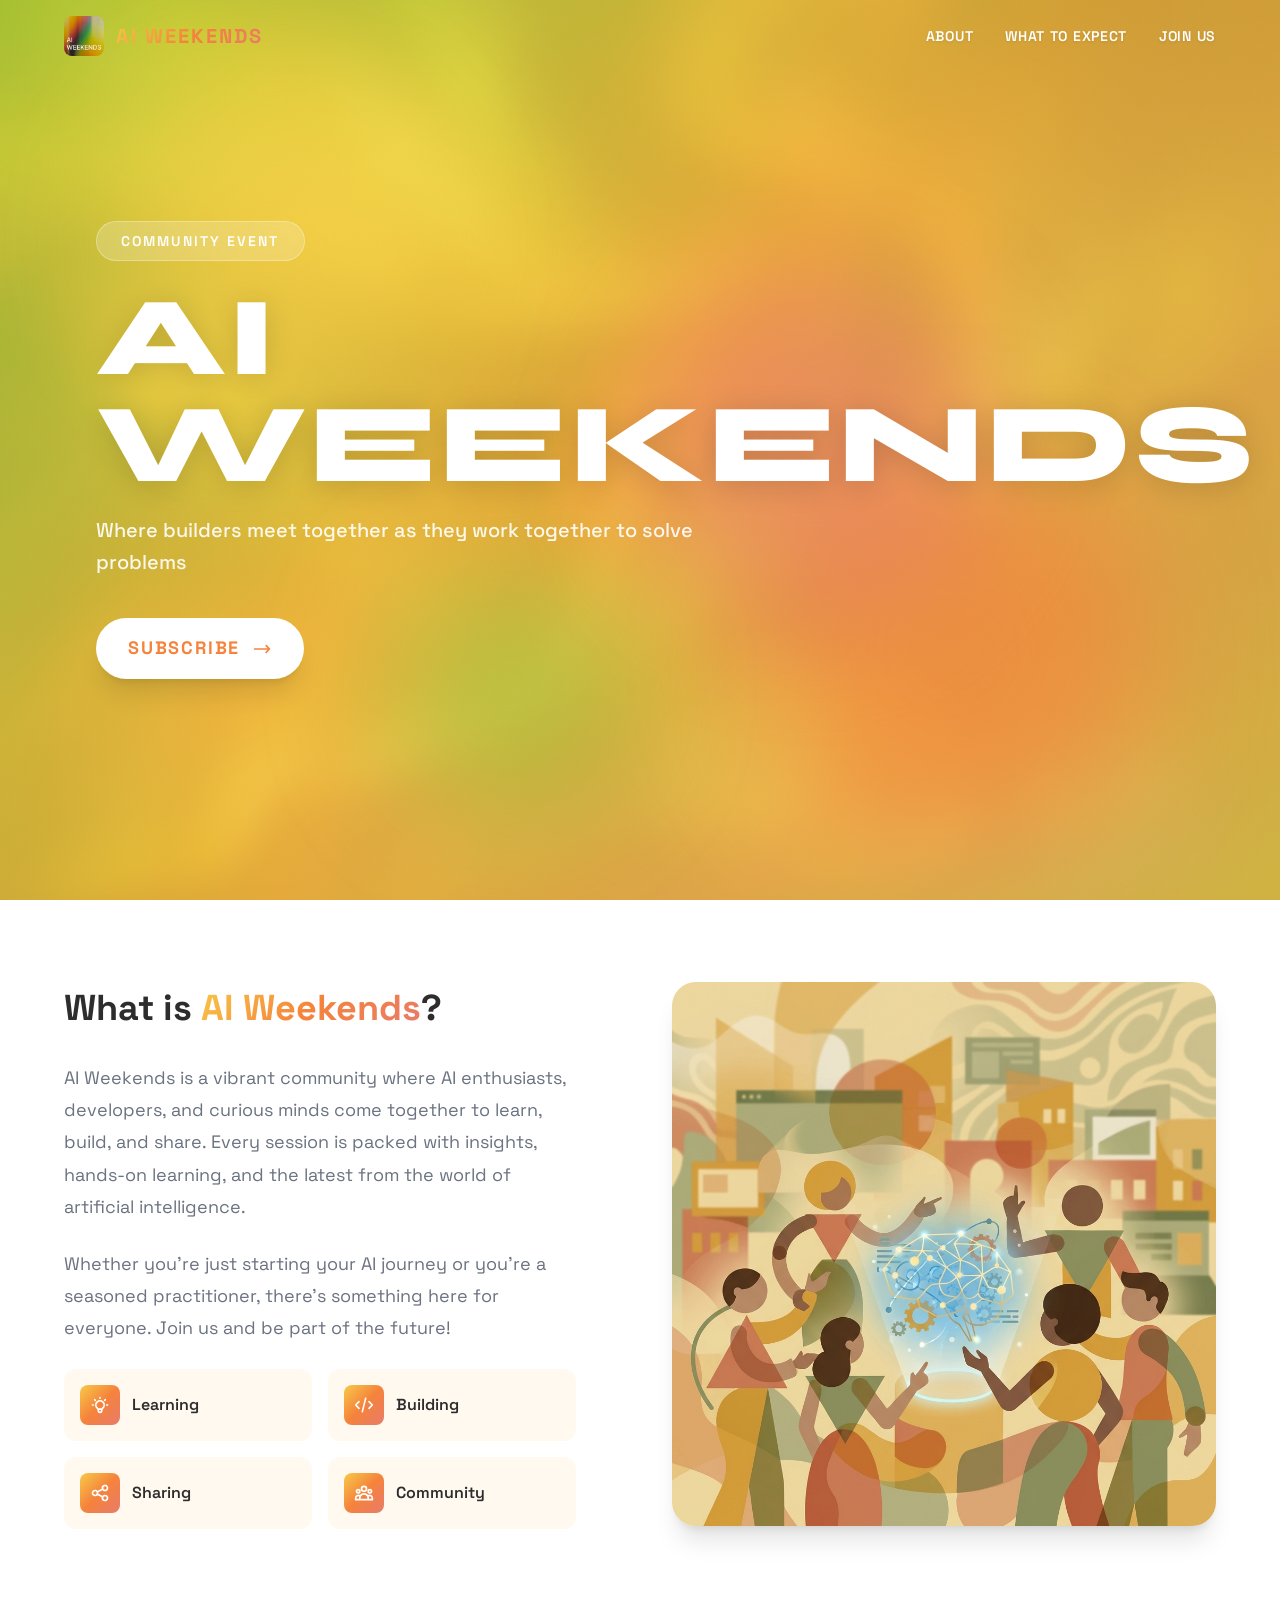
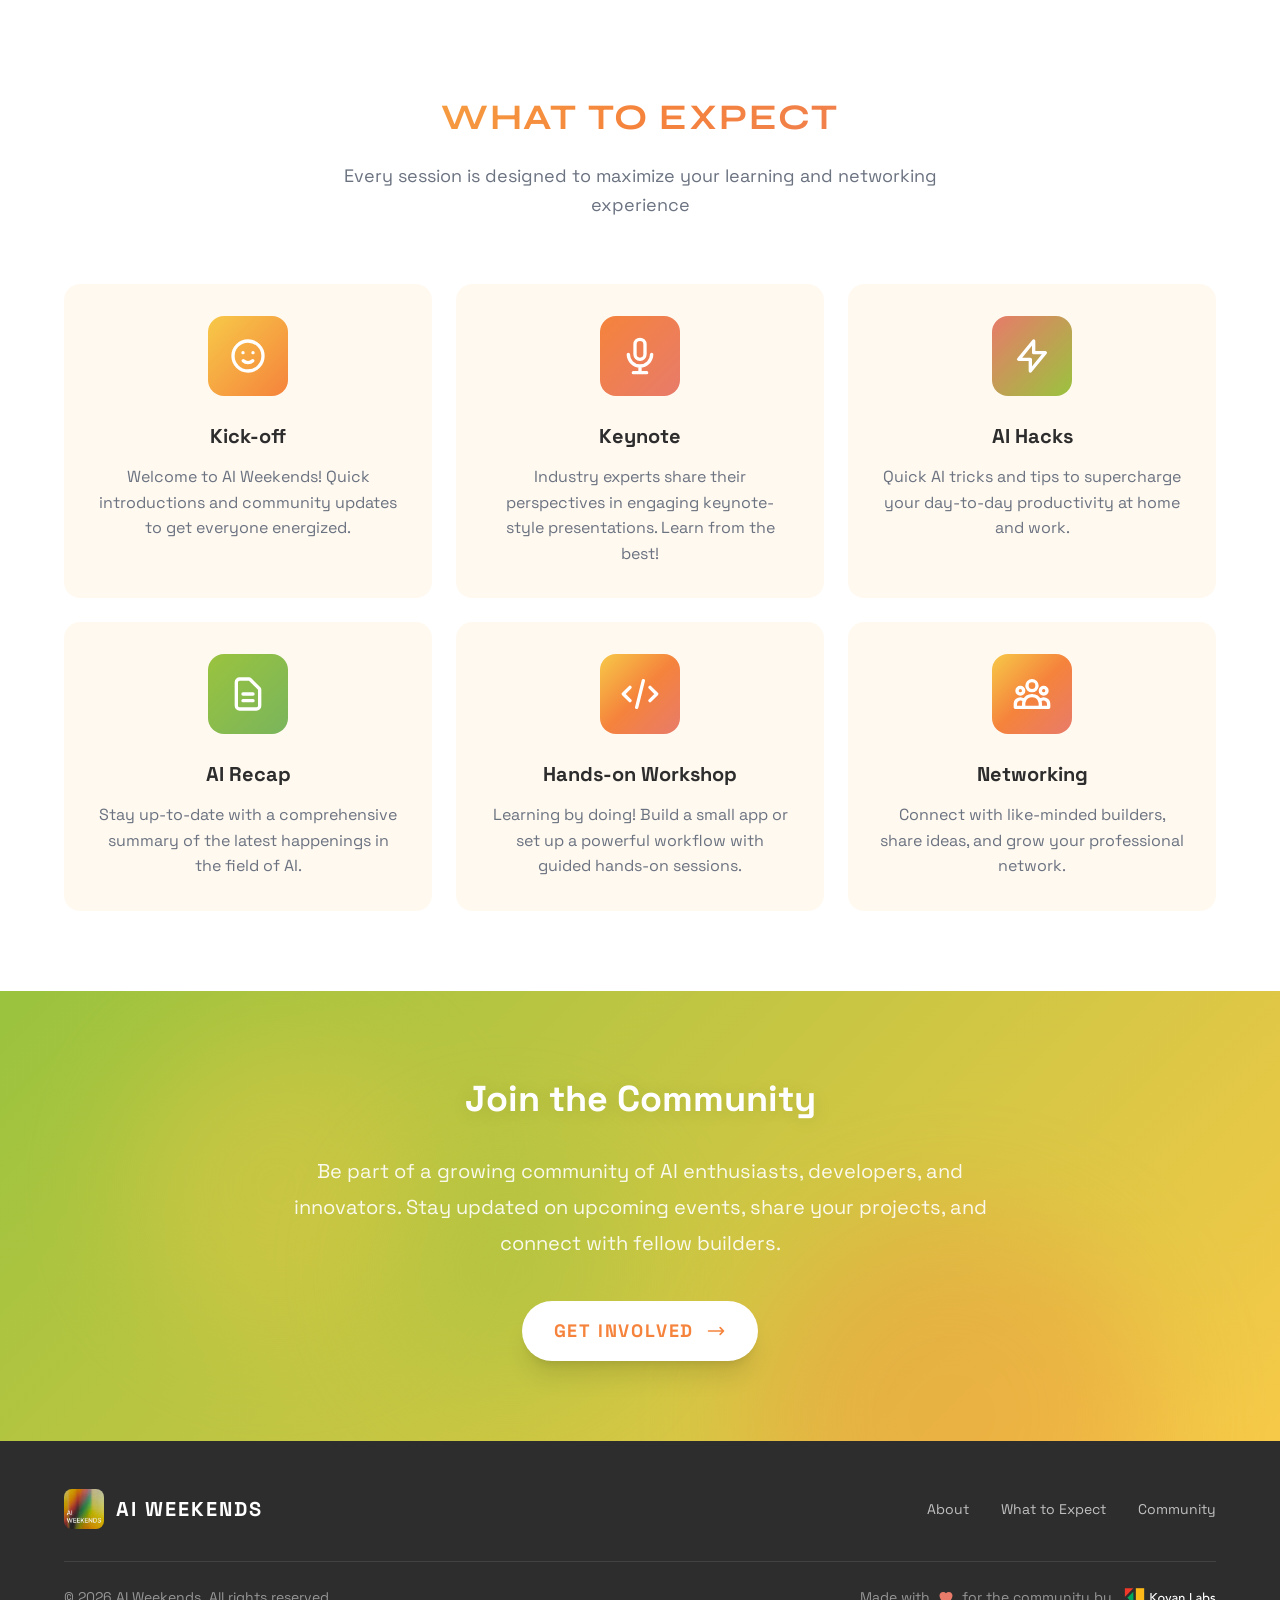
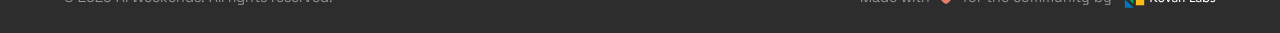
==== index.html @ 7c7d018b "Initial commit: AI Weekends website with animated gradient, custom fonts, and Kovan Labs branding" ====
<!DOCTYPE html>
<html lang="en">

<head>
  <meta charset="UTF-8">
  <meta name="viewport" content="width=device-width, initial-scale=1.0">
  <meta name="description"
    content="AI Weekends - Where builders meet together to solve problems. Join our community for keynotes, AI hacks, hands-on workshops, and more.">
  <meta name="keywords" content="AI, Artificial Intelligence, Community, Workshops, Technology, Machine Learning">
  <meta name="author" content="AI Weekends">

  <!-- Open Graph -->
  <meta property="og:title" content="AI Weekends ">
  <meta property="og:description" content="Where builders meet together to solve problems. Join our AI community!">
  <meta property="og:image" content="assets/images/hero-bg.png">
  <meta property="og:type" content="website">

  <!-- Twitter Card -->
  <meta name="twitter:card" content="summary_large_image">
  <meta name="twitter:title" content="AI Weekends - Avengers Assemble">
  <meta name="twitter:description" content="Where builders meet together to solve problems.">

  <title>AI Weekends </title>

  <!-- Fonts -->
  <link rel="preconnect" href="https://fonts.googleapis.com">
  <link rel="preconnect" href="https://fonts.gstatic.com" crossorigin>
  <link
    href="https://fonts.googleapis.com/css2?family=Space+Grotesk:wght@400;500;600;700&family=Syne:wght@600;700;800&display=swap"
    rel="stylesheet">

  <!-- Favicon -->
  <link rel="icon" type="image/png" href="assets/images/logo.png">

  <!-- Styles -->
  <link rel="stylesheet" href="css/styles.css">
</head>

<body>
  <!-- Skip Link for Accessibility -->
  <a href="#main-content" class="skip-link">Skip to main content</a>

  <!-- Header -->
  <header class="header" id="header">
    <div class="container">
      <a href="#" class="logo">
        <img src="assets/images/logo.png" alt="AI Weekends Logo" class="logo-img">
        <span class="logo-text">AI Weekends</span>
      </a>

      <nav class="nav" aria-label="Main navigation">
        <a href="#about" class="nav-link">About</a>
        <a href="#agenda" class="nav-link">What to Expect</a>
        <a href="#community" class="nav-link">Join Us</a>
      </nav>

      <button class="mobile-menu-toggle" aria-label="Toggle menu" aria-expanded="false">
        <span></span>
        <span></span>
        <span></span>
      </button>
    </div>
  </header>

  <!-- Mobile Navigation -->
  <div class="mobile-nav-overlay" aria-hidden="true"></div>
  <nav class="mobile-nav" aria-label="Mobile navigation">
    <a href="#about" class="mobile-nav-link">About</a>
    <a href="#agenda" class="mobile-nav-link">What to Expect</a>
    <a href="#community" class="mobile-nav-link">Join Us</a>
  </nav>

  <main id="main-content">
    <!-- Hero Section -->
    <section class="hero" id="hero">
      <img src="assets/images/hero-bg.png" alt="" class="hero-background" aria-hidden="true">
      <div class="hero-overlay" aria-hidden="true"></div>

      <!-- Floating Orbs -->
      <div class="hero-orbs" aria-hidden="true">
        <div class="orb orb-1"></div>
        <div class="orb orb-2"></div>
        <div class="orb orb-3"></div>
        <div class="orb orb-4"></div>
      </div>

      <div class="hero-content">
        <span class="hero-badge">Community Event</span>
        <h1 class="hero-title">AI Weekends</h1>
        <p class="hero-subtitle">Where builders meet together as they work together to solve problems</p>
        <a href="https://lu.ma/aiweekends" target="_blank" rel="noopener noreferrer" class="hero-cta">
          Subscribe
          <svg xmlns="http://www.w3.org/2000/svg" fill="none" viewBox="0 0 24 24" stroke="currentColor">
            <path stroke-linecap="round" stroke-linejoin="round" stroke-width="2" d="M17 8l4 4m0 0l-4 4m4-4H3" />
          </svg>
        </a>
      </div>
    </section>

    <!-- About Section -->
    <section class="about section" id="about">
      <div class="container">
        <div class="about-grid">
          <div class="about-content">
            <h2 class="about-title">What is <span>AI Weekends</span>?</h2>
            <p class="about-text">
              AI Weekends is a vibrant community where AI enthusiasts, developers, and curious minds come together
              to learn, build, and share. Every session is packed with insights, hands-on learning, and the latest
              from the world of artificial intelligence.
            </p>
            <p class="about-text">
              Whether you're just starting your AI journey or you're a seasoned practitioner, there's something
              here for everyone. Join us and be part of the future!
            </p>

            <div class="about-features">
              <div class="about-feature">
                <div class="about-feature-icon">
                  <svg xmlns="http://www.w3.org/2000/svg" width="20" height="20" fill="none" viewBox="0 0 24 24"
                    stroke="currentColor">
                    <path stroke-linecap="round" stroke-linejoin="round" stroke-width="2"
                      d="M9.663 17h4.673M12 3v1m6.364 1.636l-.707.707M21 12h-1M4 12H3m3.343-5.657l-.707-.707m2.828 9.9a5 5 0 117.072 0l-.548.547A3.374 3.374 0 0014 18.469V19a2 2 0 11-4 0v-.531c0-.895-.356-1.754-.988-2.386l-.548-.547z" />
                  </svg>
                </div>
                <span class="about-feature-text">Learning</span>
              </div>
              <div class="about-feature">
                <div class="about-feature-icon">
                  <svg xmlns="http://www.w3.org/2000/svg" width="20" height="20" fill="none" viewBox="0 0 24 24"
                    stroke="currentColor">
                    <path stroke-linecap="round" stroke-linejoin="round" stroke-width="2"
                      d="M10 20l4-16m4 4l4 4-4 4M6 16l-4-4 4-4" />
                  </svg>
                </div>
                <span class="about-feature-text">Building</span>
              </div>
              <div class="about-feature">
                <div class="about-feature-icon">
                  <svg xmlns="http://www.w3.org/2000/svg" width="20" height="20" fill="none" viewBox="0 0 24 24"
                    stroke="currentColor">
                    <path stroke-linecap="round" stroke-linejoin="round" stroke-width="2"
                      d="M8.684 13.342C8.886 12.938 9 12.482 9 12c0-.482-.114-.938-.316-1.342m0 2.684a3 3 0 110-2.684m0 2.684l6.632 3.316m-6.632-6l6.632-3.316m0 0a3 3 0 105.367-2.684 3 3 0 00-5.367 2.684zm0 9.316a3 3 0 105.368 2.684 3 3 0 00-5.368-2.684z" />
                  </svg>
                </div>
                <span class="about-feature-text">Sharing</span>
              </div>
              <div class="about-feature">
                <div class="about-feature-icon">
                  <svg xmlns="http://www.w3.org/2000/svg" width="20" height="20" fill="none" viewBox="0 0 24 24"
                    stroke="currentColor">
                    <path stroke-linecap="round" stroke-linejoin="round" stroke-width="2"
                      d="M17 20h5v-2a3 3 0 00-5.356-1.857M17 20H7m10 0v-2c0-.656-.126-1.283-.356-1.857M7 20H2v-2a3 3 0 015.356-1.857M7 20v-2c0-.656.126-1.283.356-1.857m0 0a5.002 5.002 0 019.288 0M15 7a3 3 0 11-6 0 3 3 0 016 0zm6 3a2 2 0 11-4 0 2 2 0 014 0zM7 10a2 2 0 11-4 0 2 2 0 014 0z" />
                  </svg>
                </div>
                <span class="about-feature-text">Community</span>
              </div>
            </div>
          </div>

          <div class="about-image">
            <img src="assets/images/community.png" alt="AI Community collaborating together">
          </div>
        </div>
      </div>
    </section>

    <!-- What to Expect Section -->
    <section class="highlights section" id="agenda">
      <div class="container">
        <div class="highlights-header">
          <h2 class="section-title">What to Expect</h2>
          <p class="section-subtitle text-center" style="margin: 0 auto;">
            Every session is designed to maximize your learning and networking experience
          </p>
        </div>

        <div class="highlights-grid highlights-grid-extended">
          <!-- Kick-off -->
          <div class="highlight-card">
            <div class="highlight-icon">
              <svg xmlns="http://www.w3.org/2000/svg" fill="none" viewBox="0 0 24 24" stroke="currentColor">
                <path stroke-linecap="round" stroke-linejoin="round" stroke-width="2"
                  d="M14.828 14.828a4 4 0 01-5.656 0M9 10h.01M15 10h.01M21 12a9 9 0 11-18 0 9 9 0 0118 0z" />
              </svg>
            </div>
            <h3 class="highlight-title">Kick-off</h3>
            <p class="highlight-description">Welcome to AI Weekends! Quick introductions and community updates to get
              everyone energized.</p>
          </div>

          <!-- Keynote -->
          <div class="highlight-card">
            <div class="highlight-icon">
              <svg xmlns="http://www.w3.org/2000/svg" fill="none" viewBox="0 0 24 24" stroke="currentColor">
                <path stroke-linecap="round" stroke-linejoin="round" stroke-width="2"
                  d="M19 11a7 7 0 01-7 7m0 0a7 7 0 01-7-7m7 7v4m0 0H8m4 0h4m-4-8a3 3 0 01-3-3V5a3 3 0 116 0v6a3 3 0 01-3 3z" />
              </svg>
            </div>
            <h3 class="highlight-title">Keynote</h3>
            <p class="highlight-description">Industry experts share their perspectives in engaging keynote-style
              presentations. Learn from the best!</p>
          </div>

          <!-- AI Hacks -->
          <div class="highlight-card">
            <div class="highlight-icon">
              <svg xmlns="http://www.w3.org/2000/svg" fill="none" viewBox="0 0 24 24" stroke="currentColor">
                <path stroke-linecap="round" stroke-linejoin="round" stroke-width="2" d="M13 10V3L4 14h7v7l9-11h-7z" />
              </svg>
            </div>
            <h3 class="highlight-title">AI Hacks</h3>
            <p class="highlight-description">Quick AI tricks and tips to supercharge your day-to-day productivity at
              home and work.</p>
          </div>

          <!-- AI Recap -->
          <div class="highlight-card">
            <div class="highlight-icon">
              <svg xmlns="http://www.w3.org/2000/svg" fill="none" viewBox="0 0 24 24" stroke="currentColor">
                <path stroke-linecap="round" stroke-linejoin="round" stroke-width="2"
                  d="M9 12h6m-6 4h6m2 5H7a2 2 0 01-2-2V5a2 2 0 012-2h5.586a1 1 0 01.707.293l5.414 5.414a1 1 0 01.293.707V19a2 2 0 01-2 2z" />
              </svg>
            </div>
            <h3 class="highlight-title">AI Recap</h3>
            <p class="highlight-description">Stay up-to-date with a comprehensive summary of the latest happenings in
              the field of AI.</p>
          </div>

          <!-- Hands-on Workshop -->
          <div class="highlight-card">
            <div class="highlight-icon">
              <svg xmlns="http://www.w3.org/2000/svg" fill="none" viewBox="0 0 24 24" stroke="currentColor">
                <path stroke-linecap="round" stroke-linejoin="round" stroke-width="2"
                  d="M10 20l4-16m4 4l4 4-4 4M6 16l-4-4 4-4" />
              </svg>
            </div>
            <h3 class="highlight-title">Hands-on Workshop</h3>
            <p class="highlight-description">Learning by doing! Build a small app or set up a powerful workflow with
              guided hands-on sessions.</p>
          </div>

          <!-- Networking -->
          <div class="highlight-card">
            <div class="highlight-icon">
              <svg xmlns="http://www.w3.org/2000/svg" fill="none" viewBox="0 0 24 24" stroke="currentColor">
                <path stroke-linecap="round" stroke-linejoin="round" stroke-width="2"
                  d="M17 20h5v-2a3 3 0 00-5.356-1.857M17 20H7m10 0v-2c0-.656-.126-1.283-.356-1.857M7 20H2v-2a3 3 0 015.356-1.857M7 20v-2c0-.656.126-1.283.356-1.857m0 0a5.002 5.002 0 019.288 0M15 7a3 3 0 11-6 0 3 3 0 016 0zm6 3a2 2 0 11-4 0 2 2 0 014 0zM7 10a2 2 0 11-4 0 2 2 0 014 0z" />
              </svg>
            </div>
            <h3 class="highlight-title">Networking</h3>
            <p class="highlight-description">Connect with like-minded builders, share ideas, and grow your professional
              network.</p>
          </div>
        </div>
      </div>
    </section>

    <!-- Community Section -->
    <section class="community section" id="community">
      <div class="community-orbs" aria-hidden="true">
        <div class="orb orb-1"></div>
        <div class="orb orb-2"></div>
        <div class="orb orb-3"></div>
      </div>

      <div class="container">
        <div class="community-content">
          <h2 class="community-title">Join the Community</h2>
          <p class="community-text">
            Be part of a growing community of AI enthusiasts, developers, and innovators.
            Stay updated on upcoming events, share your projects, and connect with fellow builders.
          </p>
          <a href="https://lu.ma/aiweekends" target="_blank" rel="noopener noreferrer" class="community-cta">
            Get Involved
            <svg xmlns="http://www.w3.org/2000/svg" width="20" height="20" fill="none" viewBox="0 0 24 24"
              stroke="currentColor">
              <path stroke-linecap="round" stroke-linejoin="round" stroke-width="2" d="M17 8l4 4m0 0l-4 4m4-4H3" />
            </svg>
          </a>

          <!-- Social links hidden for now
          <div class="social-links">
            <a href="#" class="social-link" aria-label="Twitter">
              <svg xmlns="http://www.w3.org/2000/svg" width="24" height="24" fill="currentColor" viewBox="0 0 24 24">
                <path
                  d="M18.244 2.25h3.308l-7.227 8.26 8.502 11.24H16.17l-5.214-6.817L4.99 21.75H1.68l7.73-8.835L1.254 2.25H8.08l4.713 6.231zm-1.161 17.52h1.833L7.084 4.126H5.117z" />
              </svg>
            </a>
            <a href="#" class="social-link" aria-label="LinkedIn">
              <svg xmlns="http://www.w3.org/2000/svg" width="24" height="24" fill="currentColor" viewBox="0 0 24 24">
                <path
                  d="M20.447 20.452h-3.554v-5.569c0-1.328-.027-3.037-1.852-3.037-1.853 0-2.136 1.445-2.136 2.939v5.667H9.351V9h3.414v1.561h.046c.477-.9 1.637-1.85 3.37-1.85 3.601 0 4.267 2.37 4.267 5.455v6.286zM5.337 7.433c-1.144 0-2.063-.926-2.063-2.065 0-1.138.92-2.063 2.063-2.063 1.14 0 2.064.925 2.064 2.063 0 1.139-.925 2.065-2.064 2.065zm1.782 13.019H3.555V9h3.564v11.452zM22.225 0H1.771C.792 0 0 .774 0 1.729v20.542C0 23.227.792 24 1.771 24h20.451C23.2 24 24 23.227 24 22.271V1.729C24 .774 23.2 0 22.222 0h.003z" />
              </svg>
            </a>
            <a href="#" class="social-link" aria-label="GitHub">
              <svg xmlns="http://www.w3.org/2000/svg" width="24" height="24" fill="currentColor" viewBox="0 0 24 24">
                <path
                  d="M12 0c-6.626 0-12 5.373-12 12 0 5.302 3.438 9.8 8.207 11.387.599.111.793-.261.793-.577v-2.234c-3.338.726-4.033-1.416-4.033-1.416-.546-1.387-1.333-1.756-1.333-1.756-1.089-.745.083-.729.083-.729 1.205.084 1.839 1.237 1.839 1.237 1.07 1.834 2.807 1.304 3.492.997.107-.775.418-1.305.762-1.604-2.665-.305-5.467-1.334-5.467-5.931 0-1.311.469-2.381 1.236-3.221-.124-.303-.535-1.524.117-3.176 0 0 1.008-.322 3.301 1.23.957-.266 1.983-.399 3.003-.404 1.02.005 2.047.138 3.006.404 2.291-1.552 3.297-1.23 3.297-1.23.653 1.653.242 2.874.118 3.176.77.84 1.235 1.911 1.235 3.221 0 4.609-2.807 5.624-5.479 5.921.43.372.823 1.102.823 2.222v3.293c0 .319.192.694.801.576 4.765-1.589 8.199-6.086 8.199-11.386 0-6.627-5.373-12-12-12z" />
              </svg>
            </a>
            <a href="#" class="social-link" aria-label="Discord">
              <svg xmlns="http://www.w3.org/2000/svg" width="24" height="24" fill="currentColor" viewBox="0 0 24 24">
                <path
                  d="M20.317 4.3698a19.7913 19.7913 0 00-4.8851-1.5152.0741.0741 0 00-.0785.0371c-.211.3753-.4447.8648-.6083 1.2495-1.8447-.2762-3.68-.2762-5.4868 0-.1636-.3933-.4058-.8742-.6177-1.2495a.077.077 0 00-.0785-.037 19.7363 19.7363 0 00-4.8852 1.515.0699.0699 0 00-.0321.0277C.5334 9.0458-.319 13.5799.0992 18.0578a.0824.0824 0 00.0312.0561c2.0528 1.5076 4.0413 2.4228 5.9929 3.0294a.0777.0777 0 00.0842-.0276c.4616-.6304.8731-1.2952 1.226-1.9942a.076.076 0 00-.0416-.1057c-.6528-.2476-1.2743-.5495-1.8722-.8923a.077.077 0 01-.0076-.1277c.1258-.0943.2517-.1923.3718-.2914a.0743.0743 0 01.0776-.0105c3.9278 1.7933 8.18 1.7933 12.0614 0a.0739.0739 0 01.0785.0095c.1202.099.246.1981.3728.2924a.077.077 0 01-.0066.1276 12.2986 12.2986 0 01-1.873.8914.0766.0766 0 00-.0407.1067c.3604.698.7719 1.3628 1.225 1.9932a.076.076 0 00.0842.0286c1.961-.6067 3.9495-1.5219 6.0023-3.0294a.077.077 0 00.0313-.0552c.5004-5.177-.8382-9.6739-3.5485-13.6604a.061.061 0 00-.0312-.0286zM8.02 15.3312c-1.1825 0-2.1569-1.0857-2.1569-2.419 0-1.3332.9555-2.4189 2.157-2.4189 1.2108 0 2.1757 1.0952 2.1568 2.419 0 1.3332-.9555 2.4189-2.1569 2.4189zm7.9748 0c-1.1825 0-2.1569-1.0857-2.1569-2.419 0-1.3332.9554-2.4189 2.1569-2.4189 1.2108 0 2.1757 1.0952 2.1568 2.419 0 1.3332-.946 2.4189-2.1568 2.4189Z" />
              </svg>
            </a>
          </div>
          -->
        </div>
      </div>
    </section>
  </main>

  <!-- Footer -->
  <footer class="footer">
    <div class="container">
      <div class="footer-content">
        <div class="footer-logo">
          <img src="assets/images/logo.png" alt="AI Weekends" class="logo-img">
          <span class="footer-logo-text">AI Weekends</span>
        </div>

        <div class="footer-links">
          <a href="#about" class="footer-link">About</a>
          <a href="#agenda" class="footer-link">What to Expect</a>
          <a href="#community" class="footer-link">Community</a>
        </div>
      </div>

      <div class="footer-bottom">
        <p>&copy; 2026 AI Weekends. All rights reserved.</p>
        <p class="footer-credits">
          Made with
          <svg xmlns="http://www.w3.org/2000/svg" fill="currentColor" viewBox="0 0 24 24">
            <path
              d="M11.645 20.91l-.007-.003-.022-.012a15.247 15.247 0 01-.383-.218 25.18 25.18 0 01-4.244-3.17C4.688 15.36 2.25 12.174 2.25 8.25 2.25 5.322 4.714 3 7.688 3A5.5 5.5 0 0112 5.052 5.5 5.5 0 0116.313 3c2.973 0 5.437 2.322 5.437 5.25 0 3.925-2.438 7.111-4.739 9.256a25.175 25.175 0 01-4.244 3.17 15.247 15.247 0 01-.383.219l-.022.012-.007.004-.003.001a.752.752 0 01-.704 0l-.003-.001z" />
          </svg>
          for the community by
          <img src="assets/images/kovan-labs-logo.svg" alt="Kovan Labs" class="kovan-logo">
        </p>
      </div>
    </div>
  </footer>

  <script src="js/main.js"></script>
</body>

</html>
---- css/styles.css ----
/* ========================================
   AI WEEKENDS - Main Stylesheet
   Aurora Gradient Design System
   ======================================== */

/* -------------------- 
   CSS Custom Properties (Design Tokens)
   -------------------- */
:root {
  /* Aurora Color Palette */
  --color-golden-yellow: #F7C948;
  --color-sunset-orange: #F5833C;
  --color-coral: #E87B6A;
  --color-lime-green: #9AC33E;
  --color-soft-green: #7AB55C;
  --color-white: #FFFFFF;
  --color-off-white: #FFF9F0;
  --color-cream: #FEF7EC;
  --color-charcoal: #2D2D2D;
  --color-dark: #1A1A1A;
  --color-gray-light: #F5F5F5;
  --color-gray: #6B7280;

  /* Gradients */
  --gradient-aurora: linear-gradient(135deg,
      var(--color-lime-green) 0%,
      var(--color-golden-yellow) 25%,
      var(--color-sunset-orange) 50%,
      var(--color-coral) 75%,
      var(--color-soft-green) 100%);

  --gradient-aurora-vertical: linear-gradient(180deg,
      var(--color-golden-yellow) 0%,
      var(--color-sunset-orange) 35%,
      var(--color-coral) 65%,
      var(--color-lime-green) 100%);

  --gradient-warm: linear-gradient(135deg,
      var(--color-golden-yellow) 0%,
      var(--color-sunset-orange) 50%,
      var(--color-coral) 100%);

  --gradient-fresh: linear-gradient(135deg,
      var(--color-lime-green) 0%,
      var(--color-soft-green) 100%);

  /* Typography */
  --font-primary: 'Space Grotesk', -apple-system, BlinkMacSystemFont, 'Segoe UI', sans-serif;
  --font-display: 'Syne', 'Space Grotesk', sans-serif;
  --font-weight-regular: 400;
  --font-weight-medium: 500;
  --font-weight-semibold: 600;
  --font-weight-bold: 700;
  --font-weight-black: 800;

  /* Font Sizes */
  --text-xs: 0.75rem;
  --text-sm: 0.875rem;
  --text-base: 1rem;
  --text-lg: 1.125rem;
  --text-xl: 1.25rem;
  --text-2xl: 1.5rem;
  --text-3xl: 1.875rem;
  --text-4xl: 2.25rem;
  --text-5xl: 3rem;
  --text-6xl: 3.75rem;
  --text-7xl: 4.5rem;

  /* Spacing */
  --space-1: 0.25rem;
  --space-2: 0.5rem;
  --space-3: 0.75rem;
  --space-4: 1rem;
  --space-5: 1.25rem;
  --space-6: 1.5rem;
  --space-8: 2rem;
  --space-10: 2.5rem;
  --space-12: 3rem;
  --space-16: 4rem;
  --space-20: 5rem;
  --space-24: 6rem;

  /* Border Radius */
  --radius-sm: 0.375rem;
  --radius-md: 0.5rem;
  --radius-lg: 0.75rem;
  --radius-xl: 1rem;
  --radius-2xl: 1.5rem;
  --radius-full: 9999px;

  /* Shadows */
  --shadow-sm: 0 1px 2px 0 rgba(0, 0, 0, 0.05);
  --shadow-md: 0 4px 6px -1px rgba(0, 0, 0, 0.1), 0 2px 4px -2px rgba(0, 0, 0, 0.1);
  --shadow-lg: 0 10px 15px -3px rgba(0, 0, 0, 0.1), 0 4px 6px -4px rgba(0, 0, 0, 0.1);
  --shadow-xl: 0 20px 25px -5px rgba(0, 0, 0, 0.1), 0 8px 10px -6px rgba(0, 0, 0, 0.1);
  --shadow-warm: 0 10px 40px -10px rgba(245, 131, 60, 0.3);
  --shadow-glow: 0 0 40px rgba(247, 201, 72, 0.4);

  /* Transitions */
  --transition-fast: 150ms ease;
  --transition-base: 250ms ease;
  --transition-slow: 350ms ease;
  --transition-slower: 500ms ease;

  /* Z-Index Scale */
  --z-base: 1;
  --z-dropdown: 100;
  --z-sticky: 200;
  --z-fixed: 300;
  --z-modal: 400;
  --z-tooltip: 500;
}

/* -------------------- 
   Reset & Base Styles
   -------------------- */
*,
*::before,
*::after {
  box-sizing: border-box;
  margin: 0;
  padding: 0;
}

html {
  scroll-behavior: smooth;
  font-size: 16px;
}

body {
  font-family: var(--font-primary);
  font-weight: var(--font-weight-regular);
  line-height: 1.6;
  color: var(--color-charcoal);
  background-color: var(--color-off-white);
  overflow-x: hidden;
  -webkit-font-smoothing: antialiased;
  -moz-osx-font-smoothing: grayscale;
}

img {
  max-width: 100%;
  height: auto;
  display: block;
}

a {
  text-decoration: none;
  color: inherit;
  transition: color var(--transition-fast);
}

ul,
ol {
  list-style: none;
}

button {
  font-family: inherit;
  cursor: pointer;
  border: none;
  background: none;
}

/* -------------------- 
   Utility Classes
   -------------------- */
.container {
  width: 100%;
  max-width: 1200px;
  margin: 0 auto;
  padding: 0 var(--space-6);
}

.section {
  padding: var(--space-20) 0;
}

.section-title {
  font-family: var(--font-display);
  font-size: var(--text-4xl);
  font-weight: var(--font-weight-bold);
  text-transform: uppercase;
  letter-spacing: 0.05em;
  margin-bottom: var(--space-4);
  background: var(--gradient-warm);
  -webkit-background-clip: text;
  -webkit-text-fill-color: transparent;
  background-clip: text;
}

.section-subtitle {
  font-size: var(--text-lg);
  color: var(--color-gray);
  max-width: 600px;
}

.text-center {
  text-align: center;
}

.text-white {
  color: var(--color-white);
}

/* -------------------- 
   Animations & Keyframes
   -------------------- */

/* Fade In Up */
@keyframes fadeInUp {
  from {
    opacity: 0;
    transform: translateY(30px);
  }

  to {
    opacity: 1;
    transform: translateY(0);
  }
}

/* Fade In */
@keyframes fadeIn {
  from {
    opacity: 0;
  }

  to {
    opacity: 1;
  }
}

/* Scale In */
@keyframes scaleIn {
  from {
    opacity: 0;
    transform: scale(0.9);
  }

  to {
    opacity: 1;
    transform: scale(1);
  }
}

/* Float Animation */
@keyframes float {

  0%,
  100% {
    transform: translateY(0px);
  }

  50% {
    transform: translateY(-10px);
  }
}

/* Pulse Glow */
@keyframes pulseGlow {

  0%,
  100% {
    box-shadow: 0 0 20px rgba(247, 201, 72, 0.4);
  }

  50% {
    box-shadow: 0 0 40px rgba(247, 201, 72, 0.6), 0 0 60px rgba(245, 131, 60, 0.3);
  }
}

/* Gradient Shift */
@keyframes gradientShift {
  0% {
    background-position: 0% 0%;
  }

  25% {
    background-position: 100% 0%;
  }

  50% {
    background-position: 100% 100%;
  }

  75% {
    background-position: 0% 100%;
  }

  100% {
    background-position: 0% 0%;
  }
}

/* Shimmer */
@keyframes shimmer {
  0% {
    background-position: -200% 0;
  }

  100% {
    background-position: 200% 0;
  }
}

/* Bounce */
@keyframes bounce {

  0%,
  20%,
  50%,
  80%,
  100% {
    transform: translateY(0);
  }

  40% {
    transform: translateY(-10px);
  }

  60% {
    transform: translateY(-5px);
  }
}

/* Rotate */
@keyframes rotate {
  from {
    transform: rotate(0deg);
  }

  to {
    transform: rotate(360deg);
  }
}

/* Slide In from Left */
@keyframes slideInLeft {
  from {
    opacity: 0;
    transform: translateX(-50px);
  }

  to {
    opacity: 1;
    transform: translateX(0);
  }
}

/* Slide In from Right */
@keyframes slideInRight {
  from {
    opacity: 0;
    transform: translateX(50px);
  }

  to {
    opacity: 1;
    transform: translateX(0);
  }
}

/* Animation Classes */
.animate-fade-in-up {
  animation: fadeInUp 0.6s ease forwards;
}

.animate-fade-in {
  animation: fadeIn 0.5s ease forwards;
}

.animate-scale-in {
  animation: scaleIn 0.5s ease forwards;
}

.animate-float {
  animation: float 3s ease-in-out infinite;
}

.animate-pulse-glow {
  animation: pulseGlow 2s ease-in-out infinite;
}

/* Stagger Animation Delays */
.delay-1 {
  animation-delay: 0.1s;
}

.delay-2 {
  animation-delay: 0.2s;
}

.delay-3 {
  animation-delay: 0.3s;
}

.delay-4 {
  animation-delay: 0.4s;
}

.delay-5 {
  animation-delay: 0.5s;
}

.delay-6 {
  animation-delay: 0.6s;
}

/* Hidden for scroll animations */
.hidden {
  opacity: 0;
  transform: translateY(30px);
  transition: opacity 0.6s ease, transform 0.6s ease;
}

.hidden.visible {
  opacity: 1;
  transform: translateY(0);
}

/* -------------------- 
   Header & Navigation
   -------------------- */
.header {
  position: fixed;
  top: 0;
  left: 0;
  right: 0;
  z-index: var(--z-fixed);
  padding: var(--space-4) 0;
  transition: background-color var(--transition-base), backdrop-filter var(--transition-base), box-shadow var(--transition-base);
}

.header.scrolled {
  background-color: rgba(255, 255, 255, 0.95);
  backdrop-filter: blur(20px);
  -webkit-backdrop-filter: blur(20px);
  box-shadow: var(--shadow-md);
}

.header .container {
  display: flex;
  align-items: center;
  justify-content: space-between;
}

/* Logo - hidden by default, appears on scroll */
.logo {
  display: flex;
  align-items: center;
  gap: var(--space-3);
  opacity: 0;
  transform: translateX(-20px);
  pointer-events: none;
  transition: opacity var(--transition-base), transform var(--transition-base);
}

.header.scrolled .logo {
  opacity: 1;
  transform: translateX(0);
  pointer-events: auto;
}

.logo-img {
  height: 40px;
  width: auto;
  border-radius: var(--radius-md);
}

.logo-text {
  font-size: var(--text-xl);
  font-weight: var(--font-weight-bold);
  text-transform: uppercase;
  letter-spacing: 0.1em;
  background: var(--gradient-warm);
  -webkit-background-clip: text;
  -webkit-text-fill-color: transparent;
  background-clip: text;
}

.nav {
  display: flex;
  align-items: center;
  gap: var(--space-8);
}

/* Nav links - white by default, black on scroll */
.nav-link {
  font-size: var(--text-sm);
  font-weight: var(--font-weight-semibold);
  text-transform: uppercase;
  letter-spacing: 0.05em;
  color: var(--color-white);
  position: relative;
  padding: var(--space-2) 0;
  transition: color var(--transition-base);
  text-shadow: 0 1px 3px rgba(0, 0, 0, 0.1);
}

.header.scrolled .nav-link {
  color: var(--color-charcoal);
  text-shadow: none;
}

.nav-link::after {
  content: '';
  position: absolute;
  bottom: 0;
  left: 0;
  width: 0;
  height: 2px;
  background: var(--color-white);
  transition: width var(--transition-base), background var(--transition-base);
}

.header.scrolled .nav-link::after {
  background: var(--gradient-warm);
}

.nav-link:hover::after {
  width: 100%;
}

.nav-link:hover {
  color: rgba(255, 255, 255, 0.8);
}

.header.scrolled .nav-link:hover {
  color: var(--color-sunset-orange);
}

/* Mobile Menu Toggle - white by default, black on scroll */
.mobile-menu-toggle {
  display: none;
  flex-direction: column;
  gap: 5px;
  padding: var(--space-2);
  cursor: pointer;
}

.mobile-menu-toggle span {
  width: 24px;
  height: 2px;
  background-color: var(--color-white);
  transition: transform var(--transition-base), opacity var(--transition-base), background-color var(--transition-base);
}

.header.scrolled .mobile-menu-toggle span {
  background-color: var(--color-charcoal);
}

.mobile-menu-toggle.active span:nth-child(1) {
  transform: rotate(45deg) translate(5px, 5px);
}

.mobile-menu-toggle.active span:nth-child(2) {
  opacity: 0;
}

.mobile-menu-toggle.active span:nth-child(3) {
  transform: rotate(-45deg) translate(5px, -5px);
}

/* -------------------- 
   Hero Section
   -------------------- */
.hero {
  min-height: 100vh;
  display: flex;
  align-items: center;
  justify-content: flex-start;
  position: relative;
  overflow: hidden;
  background: var(--gradient-aurora);
  background-size: 400% 400%;
  animation: gradientShift 8s ease-in-out infinite;
  padding-left: var(--space-16);
}

.hero-background {
  position: absolute;
  top: 0;
  left: 0;
  width: 100%;
  height: 100%;
  object-fit: cover;
  opacity: 0.7;
  mix-blend-mode: overlay;
}

.hero-overlay {
  position: absolute;
  top: 0;
  left: 0;
  width: 100%;
  height: 100%;
  background: linear-gradient(135deg,
      rgba(154, 195, 62, 0.3) 0%,
      rgba(247, 201, 72, 0.4) 25%,
      rgba(245, 131, 60, 0.4) 50%,
      rgba(232, 123, 106, 0.3) 75%,
      rgba(122, 181, 92, 0.3) 100%);
}

/* Floating Orbs */
.hero-orbs {
  position: absolute;
  top: 0;
  left: 0;
  width: 100%;
  height: 100%;
  overflow: hidden;
  pointer-events: none;
}

.orb {
  position: absolute;
  border-radius: 50%;
  filter: blur(60px);
  opacity: 0.6;
  animation: float 6s ease-in-out infinite;
}

.orb-1 {
  width: 300px;
  height: 300px;
  background: var(--color-golden-yellow);
  top: 10%;
  left: 10%;
  animation-delay: 0s;
}

.orb-2 {
  width: 400px;
  height: 400px;
  background: var(--color-sunset-orange);
  top: 50%;
  right: 10%;
  animation-delay: 2s;
}

.orb-3 {
  width: 250px;
  height: 250px;
  background: var(--color-lime-green);
  bottom: 10%;
  left: 30%;
  animation-delay: 4s;
}

.orb-4 {
  width: 350px;
  height: 350px;
  background: var(--color-coral);
  top: 30%;
  left: 50%;
  animation-delay: 1s;
}

.hero-content {
  position: relative;
  z-index: 2;
  text-align: left;
  padding: var(--space-8);
  max-width: 900px;
}

.hero-badge {
  display: inline-block;
  padding: var(--space-2) var(--space-6);
  background: rgba(255, 255, 255, 0.2);
  backdrop-filter: blur(10px);
  border-radius: var(--radius-full);
  font-size: var(--text-sm);
  font-weight: var(--font-weight-semibold);
  color: var(--color-white);
  text-transform: uppercase;
  letter-spacing: 0.15em;
  margin-bottom: var(--space-6);
  border: 1px solid rgba(255, 255, 255, 0.3);
  animation: fadeInUp 0.6s ease forwards;
}

.hero-title {
  font-family: var(--font-display);
  font-size: clamp(var(--text-5xl), 10vw, 7rem);
  font-weight: var(--font-weight-black);
  text-transform: uppercase;
  letter-spacing: 0.02em;
  color: var(--color-white);
  line-height: 0.95;
  margin-bottom: var(--space-4);
  text-shadow: 0 4px 30px rgba(0, 0, 0, 0.15);
  animation: fadeInUp 0.6s ease forwards;
  animation-delay: 0.1s;
  opacity: 0;
}

.hero-tagline {
  font-size: clamp(var(--text-2xl), 4vw, var(--text-4xl));
  font-weight: var(--font-weight-bold);
  color: var(--color-white);
  margin-bottom: var(--space-4);
  text-shadow: 0 2px 20px rgba(0, 0, 0, 0.1);
  animation: fadeInUp 0.6s ease forwards;
  animation-delay: 0.2s;
  opacity: 0;
}

.hero-subtitle {
  font-size: var(--text-xl);
  font-weight: var(--font-weight-medium);
  color: rgba(255, 255, 255, 0.9);
  max-width: 600px;
  margin: 0 0 var(--space-10) 0;
  animation: fadeInUp 0.6s ease forwards;
  animation-delay: 0.3s;
  opacity: 0;
}

.hero-cta {
  display: inline-flex;
  align-items: center;
  gap: var(--space-3);
  padding: var(--space-4) var(--space-8);
  background: var(--color-white);
  color: var(--color-sunset-orange);
  font-size: var(--text-lg);
  font-weight: var(--font-weight-bold);
  text-transform: uppercase;
  letter-spacing: 0.1em;
  border-radius: var(--radius-full);
  box-shadow: var(--shadow-xl);
  transition: transform var(--transition-base), box-shadow var(--transition-base);
  animation: fadeInUp 0.6s ease forwards;
  animation-delay: 0.4s;
  opacity: 0;
}

.hero-cta:hover {
  transform: translateY(-3px);
  box-shadow: var(--shadow-warm), var(--shadow-xl);
}

.hero-cta svg {
  width: 20px;
  height: 20px;
  transition: transform var(--transition-base);
}

.hero-cta:hover svg {
  transform: translateX(5px);
}

/* -------------------- 
   About Section
   -------------------- */
.about {
  background: var(--color-white);
  position: relative;
  overflow: hidden;
}

.about-grid {
  display: grid;
  grid-template-columns: 1fr 1fr;
  gap: var(--space-16);
  align-items: center;
}

.about-content {
  padding-right: var(--space-8);
}

.about-title {
  font-size: var(--text-4xl);
  font-weight: var(--font-weight-bold);
  margin-bottom: var(--space-6);
  color: var(--color-charcoal);
}

.about-title span {
  background: var(--gradient-warm);
  -webkit-background-clip: text;
  -webkit-text-fill-color: transparent;
  background-clip: text;
}

.about-text {
  font-size: var(--text-lg);
  color: var(--color-gray);
  margin-bottom: var(--space-6);
  line-height: 1.8;
}

.about-features {
  display: grid;
  grid-template-columns: repeat(2, 1fr);
  gap: var(--space-4);
}

.about-feature {
  display: flex;
  align-items: center;
  gap: var(--space-3);
  padding: var(--space-4);
  background: var(--color-off-white);
  border-radius: var(--radius-lg);
  transition: transform var(--transition-base), box-shadow var(--transition-base);
}

.about-feature:hover {
  transform: translateY(-2px);
  box-shadow: var(--shadow-md);
}

.about-feature-icon {
  width: 40px;
  height: 40px;
  display: flex;
  align-items: center;
  justify-content: center;
  background: var(--gradient-warm);
  border-radius: var(--radius-md);
  color: var(--color-white);
  flex-shrink: 0;
}

.about-feature-text {
  font-weight: var(--font-weight-semibold);
  color: var(--color-charcoal);
}

.about-image {
  position: relative;
}

.about-image img {
  border-radius: var(--radius-2xl);
  box-shadow: var(--shadow-xl);
}

.about-image::before {
  content: '';
  position: absolute;
  top: -20px;
  right: -20px;
  width: 100%;
  height: 100%;
  background: var(--gradient-aurora);
  border-radius: var(--radius-2xl);
  z-index: -1;
  opacity: 0.3;
}

/* -------------------- 
   Agenda Section
   -------------------- */
.agenda {
  background: linear-gradient(180deg, var(--color-off-white) 0%, var(--color-cream) 100%);
  position: relative;
}

.agenda-header {
  text-align: center;
  margin-bottom: var(--space-16);
}

.timeline {
  position: relative;
  max-width: 800px;
  margin: 0 auto;
}

.timeline::before {
  content: '';
  position: absolute;
  left: 50%;
  top: 0;
  bottom: 0;
  width: 4px;
  background: var(--gradient-aurora-vertical);
  border-radius: 2px;
  transform: translateX(-50%);
}

.timeline-item {
  position: relative;
  padding: var(--space-8) 0;
  display: grid;
  grid-template-columns: 1fr 1fr;
  gap: var(--space-12);
}

.timeline-item:nth-child(odd) .timeline-content {
  grid-column: 1;
  text-align: right;
  padding-right: var(--space-12);
}

.timeline-item:nth-child(odd) .timeline-time {
  grid-column: 2;
  text-align: left;
  padding-left: var(--space-12);
}

.timeline-item:nth-child(even) .timeline-content {
  grid-column: 2;
  text-align: left;
  padding-left: var(--space-12);
}

.timeline-item:nth-child(even) .timeline-time {
  grid-column: 1;
  grid-row: 1;
  text-align: right;
  padding-right: var(--space-12);
}

.timeline-dot {
  position: absolute;
  left: 50%;
  top: 50%;
  transform: translate(-50%, -50%);
  width: 20px;
  height: 20px;
  background: var(--color-white);
  border: 4px solid var(--color-sunset-orange);
  border-radius: 50%;
  z-index: 2;
  transition: transform var(--transition-base), box-shadow var(--transition-base);
}

.timeline-item:hover .timeline-dot {
  transform: translate(-50%, -50%) scale(1.3);
  box-shadow: 0 0 20px rgba(245, 131, 60, 0.5);
}

.timeline-time {
  display: flex;
  flex-direction: column;
  justify-content: center;
}

.timeline-time-value {
  font-size: var(--text-2xl);
  font-weight: var(--font-weight-bold);
  color: var(--color-sunset-orange);
}

.timeline-duration {
  font-size: var(--text-sm);
  color: var(--color-gray);
  text-transform: uppercase;
  letter-spacing: 0.05em;
}

.timeline-content {
  display: flex;
  flex-direction: column;
  justify-content: center;
}

.timeline-card {
  background: var(--color-white);
  padding: var(--space-6);
  border-radius: var(--radius-xl);
  box-shadow: var(--shadow-md);
  transition: transform var(--transition-base), box-shadow var(--transition-base);
  position: relative;
  overflow: hidden;
}

.timeline-card::before {
  content: '';
  position: absolute;
  top: 0;
  left: 0;
  right: 0;
  height: 4px;
  background: var(--gradient-warm);
}

.timeline-item:hover .timeline-card {
  transform: translateY(-5px);
  box-shadow: var(--shadow-xl);
}

.timeline-card-title {
  font-size: var(--text-xl);
  font-weight: var(--font-weight-bold);
  color: var(--color-charcoal);
  margin-bottom: var(--space-2);
}

.timeline-card-description {
  font-size: var(--text-base);
  color: var(--color-gray);
  line-height: 1.6;
}

/* Break styling */
.timeline-item.break .timeline-card {
  background: linear-gradient(135deg, var(--color-lime-green), var(--color-soft-green));
  color: var(--color-white);
}

.timeline-item.break .timeline-card::before {
  display: none;
}

.timeline-item.break .timeline-card-title,
.timeline-item.break .timeline-card-description {
  color: var(--color-white);
}

.timeline-item.break .timeline-dot {
  border-color: var(--color-lime-green);
}

/* -------------------- 
   Highlights Section
   -------------------- */
.highlights {
  background: var(--color-white);
  position: relative;
  overflow: hidden;
}

.highlights-header {
  text-align: center;
  margin-bottom: var(--space-16);
}

.highlights-grid {
  display: grid;
  grid-template-columns: repeat(4, 1fr);
  gap: var(--space-6);
}

.highlights-grid-extended {
  grid-template-columns: repeat(3, 1fr);
}

.highlight-card {
  background: var(--color-off-white);
  border-radius: var(--radius-xl);
  padding: var(--space-8);
  text-align: center;
  transition: transform var(--transition-base), box-shadow var(--transition-base);
  position: relative;
  overflow: hidden;
}

.highlight-card::before {
  content: '';
  position: absolute;
  top: 0;
  left: 0;
  right: 0;
  bottom: 0;
  background: var(--gradient-aurora);
  opacity: 0;
  transition: opacity var(--transition-base);
}

.highlight-card:hover {
  transform: translateY(-10px);
  box-shadow: var(--shadow-warm);
}

.highlight-card:hover::before {
  opacity: 0.1;
}

.highlight-icon {
  width: 80px;
  height: 80px;
  margin: 0 auto var(--space-6);
  display: flex;
  align-items: center;
  justify-content: center;
  background: var(--gradient-warm);
  border-radius: var(--radius-xl);
  color: var(--color-white);
  position: relative;
  z-index: 1;
  transition: transform var(--transition-base);
}

.highlight-card:hover .highlight-icon {
  transform: scale(1.1) rotate(5deg);
}

.highlight-icon svg {
  width: 40px;
  height: 40px;
}

.highlight-title {
  font-size: var(--text-xl);
  font-weight: var(--font-weight-bold);
  color: var(--color-charcoal);
  margin-bottom: var(--space-3);
  position: relative;
  z-index: 1;
}

.highlight-description {
  font-size: var(--text-base);
  color: var(--color-gray);
  line-height: 1.6;
  position: relative;
  z-index: 1;
}

/* Different gradient for each card */
.highlight-card:nth-child(1) .highlight-icon {
  background: linear-gradient(135deg, var(--color-golden-yellow), var(--color-sunset-orange));
}

.highlight-card:nth-child(2) .highlight-icon {
  background: linear-gradient(135deg, var(--color-sunset-orange), var(--color-coral));
}

.highlight-card:nth-child(3) .highlight-icon {
  background: linear-gradient(135deg, var(--color-coral), var(--color-lime-green));
}

.highlight-card:nth-child(4) .highlight-icon {
  background: linear-gradient(135deg, var(--color-lime-green), var(--color-soft-green));
}

/* -------------------- 
   Community Section
   -------------------- */
.community {
  background: var(--gradient-aurora);
  background-size: 400% 400%;
  animation: gradientShift 15s ease infinite;
  position: relative;
  overflow: hidden;
}

.community-orbs {
  position: absolute;
  top: 0;
  left: 0;
  width: 100%;
  height: 100%;
  pointer-events: none;
}

.community-orbs .orb {
  opacity: 0.3;
}

.community-content {
  position: relative;
  z-index: 2;
  text-align: center;
  max-width: 700px;
  margin: 0 auto;
}

.community-title {
  font-size: var(--text-4xl);
  font-weight: var(--font-weight-bold);
  color: var(--color-white);
  margin-bottom: var(--space-6);
  text-shadow: 0 2px 20px rgba(0, 0, 0, 0.1);
}

.community-text {
  font-size: var(--text-xl);
  color: rgba(255, 255, 255, 0.9);
  margin-bottom: var(--space-10);
  line-height: 1.8;
}

.community-cta {
  display: inline-flex;
  align-items: center;
  gap: var(--space-3);
  padding: var(--space-4) var(--space-8);
  background: var(--color-white);
  color: var(--color-sunset-orange);
  font-size: var(--text-lg);
  font-weight: var(--font-weight-bold);
  text-transform: uppercase;
  letter-spacing: 0.1em;
  border-radius: var(--radius-full);
  box-shadow: var(--shadow-xl);
  transition: transform var(--transition-base), box-shadow var(--transition-base);
}

.community-cta:hover {
  transform: translateY(-3px) scale(1.02);
  box-shadow: 0 20px 40px rgba(0, 0, 0, 0.2);
}

.social-links {
  display: flex;
  justify-content: center;
  gap: var(--space-4);
  margin-top: var(--space-10);
}

.social-link {
  width: 50px;
  height: 50px;
  display: flex;
  align-items: center;
  justify-content: center;
  background: rgba(255, 255, 255, 0.2);
  backdrop-filter: blur(10px);
  border-radius: var(--radius-full);
  color: var(--color-white);
  border: 1px solid rgba(255, 255, 255, 0.3);
  transition: transform var(--transition-base), background-color var(--transition-base);
}

.social-link:hover {
  transform: translateY(-3px) scale(1.1);
  background: var(--color-white);
  color: var(--color-sunset-orange);
}

.social-link svg {
  width: 24px;
  height: 24px;
}

/* -------------------- 
   Footer
   -------------------- */
.footer {
  background: var(--color-charcoal);
  color: var(--color-white);
  padding: var(--space-12) 0 var(--space-6);
}

.footer-content {
  display: flex;
  justify-content: space-between;
  align-items: center;
  padding-bottom: var(--space-8);
  border-bottom: 1px solid rgba(255, 255, 255, 0.1);
  margin-bottom: var(--space-6);
}

.footer-logo {
  display: flex;
  align-items: center;
  gap: var(--space-3);
}

.footer-logo-text {
  font-size: var(--text-xl);
  font-weight: var(--font-weight-bold);
  text-transform: uppercase;
  letter-spacing: 0.1em;
}

.footer-links {
  display: flex;
  gap: var(--space-8);
}

.footer-link {
  font-size: var(--text-sm);
  color: rgba(255, 255, 255, 0.7);
  transition: color var(--transition-base);
}

.footer-link:hover {
  color: var(--color-golden-yellow);
}

.footer-bottom {
  display: flex;
  justify-content: space-between;
  align-items: center;
  font-size: var(--text-sm);
  color: rgba(255, 255, 255, 0.5);
}

.footer-credits {
  display: flex;
  align-items: center;
  gap: var(--space-2);
}

.footer-credits svg {
  width: 16px;
  height: 16px;
  color: var(--color-coral);
  animation: pulse 1.5s ease infinite;
}

.kovan-logo {
  height: 20px;
  width: auto;
  vertical-align: middle;
  margin-left: var(--space-1);
}

@keyframes pulse {

  0%,
  100% {
    transform: scale(1);
  }

  50% {
    transform: scale(1.2);
  }
}

/* -------------------- 
   Mobile Menu
   -------------------- */
.mobile-nav {
  position: fixed;
  top: 0;
  right: -100%;
  width: 80%;
  max-width: 400px;
  height: 100vh;
  background: var(--color-white);
  box-shadow: var(--shadow-xl);
  z-index: var(--z-modal);
  padding: var(--space-20) var(--space-8);
  transition: right var(--transition-slow);
}

.mobile-nav.active {
  right: 0;
}

.mobile-nav-overlay {
  position: fixed;
  top: 0;
  left: 0;
  width: 100%;
  height: 100vh;
  background: rgba(0, 0, 0, 0.5);
  opacity: 0;
  visibility: hidden;
  z-index: calc(var(--z-modal) - 1);
  transition: opacity var(--transition-base), visibility var(--transition-base);
}

.mobile-nav-overlay.active {
  opacity: 1;
  visibility: visible;
}

.mobile-nav-links {
  display: flex;
  flex-direction: column;
  gap: var(--space-6);
}

.mobile-nav-link {
  font-size: var(--text-xl);
  font-weight: var(--font-weight-semibold);
  color: var(--color-charcoal);
  padding: var(--space-3) 0;
  border-bottom: 1px solid var(--color-gray-light);
  transition: color var(--transition-base), padding-left var(--transition-base);
}

.mobile-nav-link:hover {
  color: var(--color-sunset-orange);
  padding-left: var(--space-4);
}

/* -------------------- 
   Responsive Styles
   -------------------- */
@media (max-width: 1024px) {
  .highlights-grid {
    grid-template-columns: repeat(2, 1fr);
  }

  .about-grid {
    grid-template-columns: 1fr;
    gap: var(--space-10);
  }

  .about-content {
    padding-right: 0;
    order: 2;
  }

  .about-image {
    order: 1;
  }
}

@media (max-width: 768px) {
  .nav {
    display: none;
  }

  .mobile-menu-toggle {
    display: flex;
  }

  .hero-title {
    font-size: clamp(var(--text-4xl), 12vw, var(--text-6xl));
  }

  .timeline::before {
    left: 20px;
  }

  .timeline-item {
    grid-template-columns: 1fr;
    padding-left: 50px;
  }

  .timeline-item:nth-child(odd) .timeline-content,
  .timeline-item:nth-child(even) .timeline-content {
    grid-column: 1;
    text-align: left;
    padding: 0;
  }

  .timeline-item:nth-child(odd) .timeline-time,
  .timeline-item:nth-child(even) .timeline-time {
    grid-column: 1;
    grid-row: 1;
    text-align: left;
    padding: 0;
    margin-bottom: var(--space-4);
  }

  .timeline-dot {
    left: 20px;
    top: var(--space-8);
    transform: translateX(-50%);
  }

  .timeline-item:hover .timeline-dot {
    transform: translateX(-50%) scale(1.3);
  }

  .highlights-grid {
    grid-template-columns: 1fr;
  }

  .footer-content {
    flex-direction: column;
    gap: var(--space-6);
    text-align: center;
  }

  .footer-links {
    flex-wrap: wrap;
    justify-content: center;
  }

  .footer-bottom {
    flex-direction: column;
    gap: var(--space-4);
    text-align: center;
  }

  .section {
    padding: var(--space-16) 0;
  }

  .about-features {
    grid-template-columns: 1fr;
  }
}

@media (max-width: 480px) {
  .container {
    padding: 0 var(--space-4);
  }

  .hero-badge {
    font-size: var(--text-xs);
    padding: var(--space-1) var(--space-4);
  }

  .hero-cta {
    width: 100%;
    justify-content: center;
  }

  .section-title {
    font-size: var(--text-3xl);
  }

  .community-title,
  .about-title {
    font-size: var(--text-3xl);
  }

  .social-links {
    flex-wrap: wrap;
  }
}

/* -------------------- 
   Accessibility
   -------------------- */
@media (prefers-reduced-motion: reduce) {

  *,
  *::before,
  *::after {
    animation-duration: 0.01ms !important;
    animation-iteration-count: 1 !important;
    transition-duration: 0.01ms !important;
  }

  html {
    scroll-behavior: auto;
  }
}

/* Focus styles */
a:focus-visible,
button:focus-visible {
  outline: 2px solid var(--color-sunset-orange);
  outline-offset: 2px;
}

/* Skip link */
.skip-link {
  position: absolute;
  top: -100%;
  left: 50%;
  transform: translateX(-50%);
  background: var(--color-charcoal);
  color: var(--color-white);
  padding: var(--space-3) var(--space-6);
  border-radius: var(--radius-md);
  z-index: var(--z-tooltip);
  transition: top var(--transition-base);
}

.skip-link:focus {
  top: var(--space-4);
}
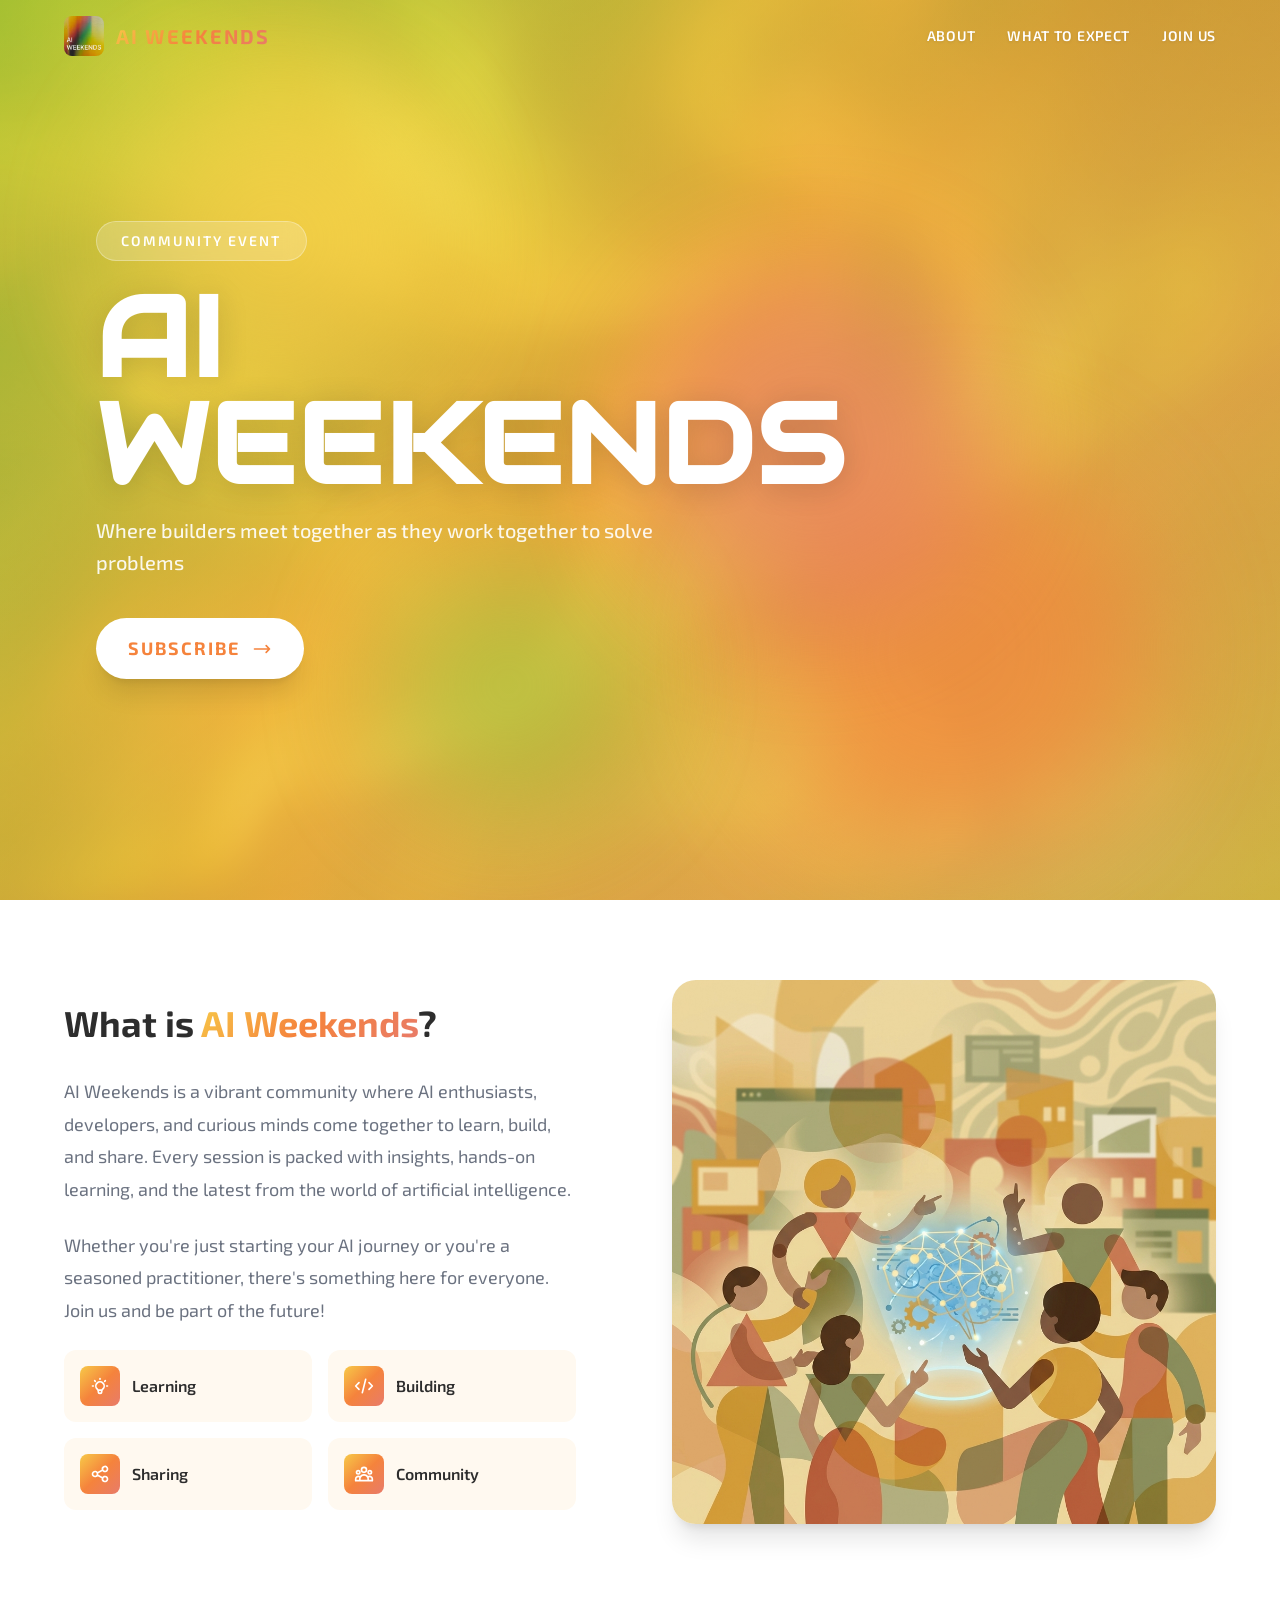
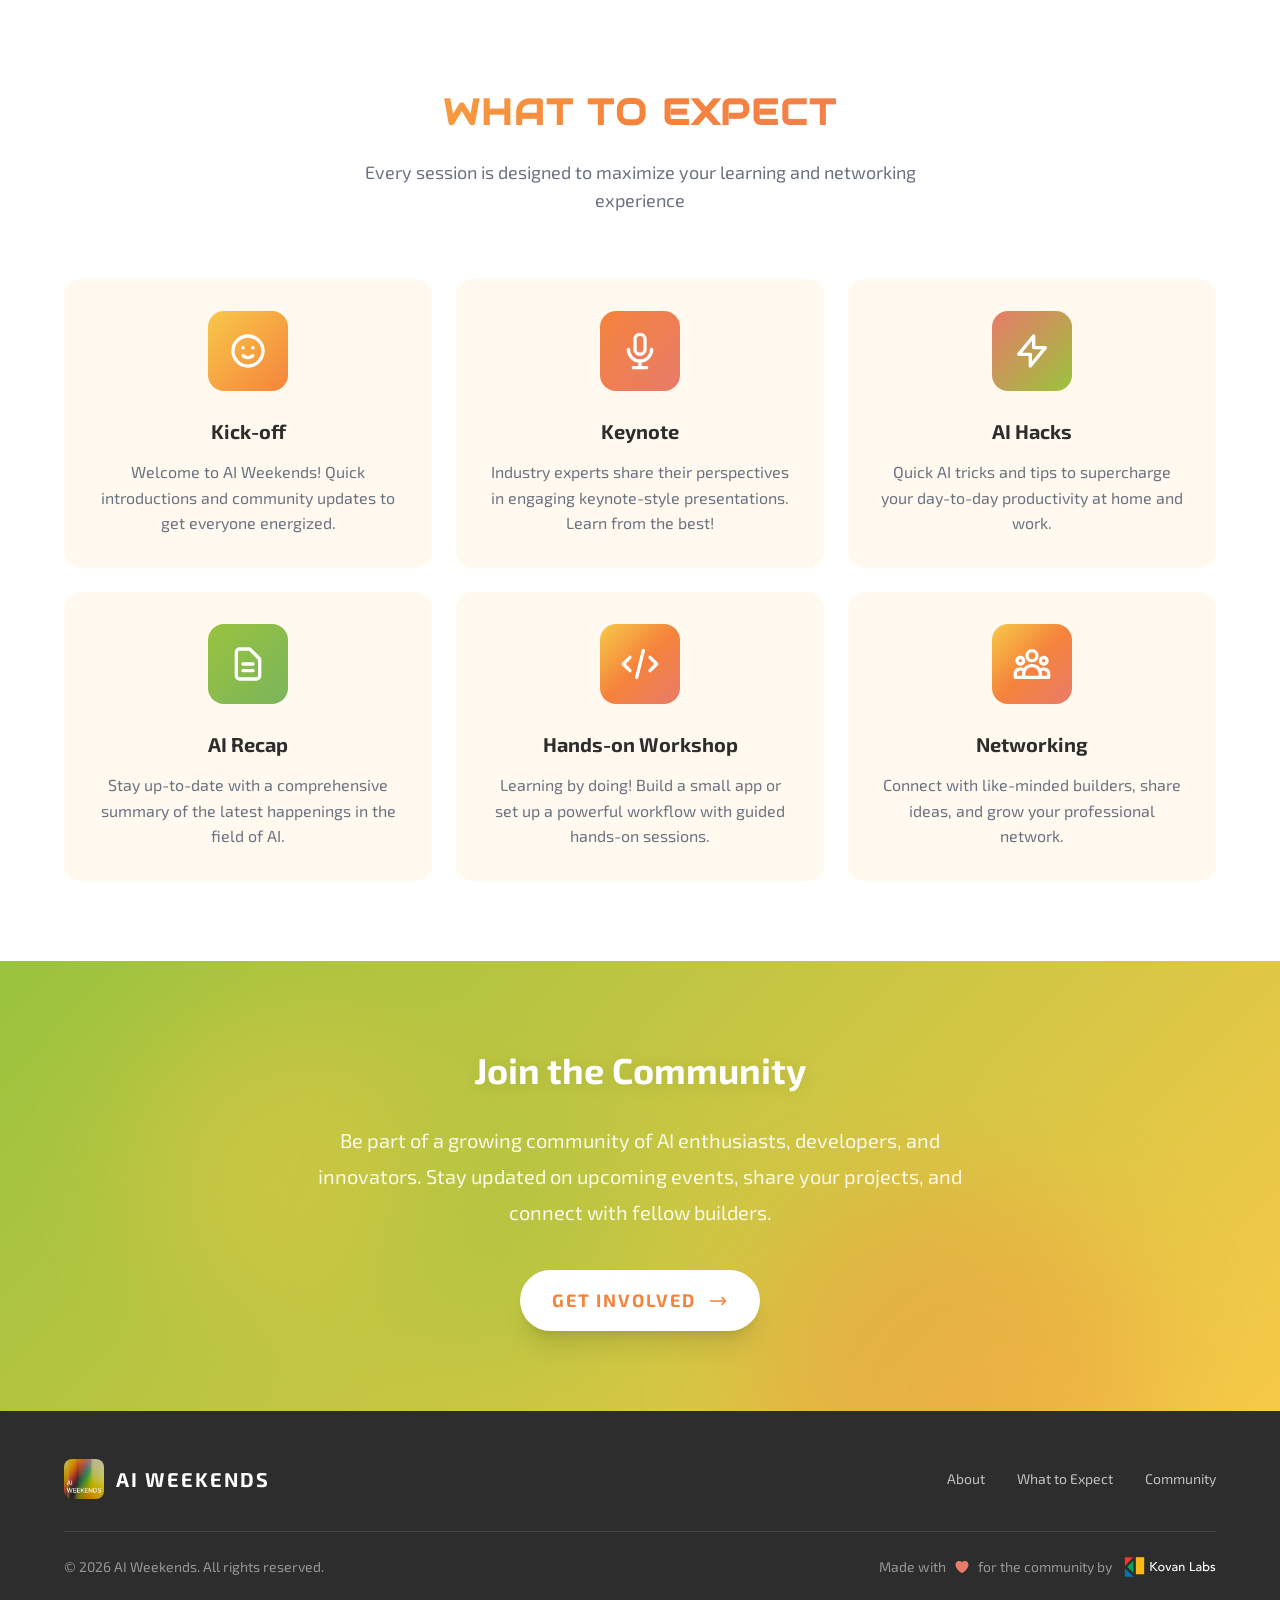
==== commit ab8daf31: "style: update primary and display fonts to Exo 2 and Audiowide." ====
--- a/index.html
+++ b/index.html
@@ -25,8 +25,7 @@
   <!-- Fonts -->
   <link rel="preconnect" href="https://fonts.googleapis.com">
   <link rel="preconnect" href="https://fonts.gstatic.com" crossorigin>
-  <link
-    href="https://fonts.googleapis.com/css2?family=Space+Grotesk:wght@400;500;600;700&family=Syne:wght@600;700;800&display=swap"
+  <link href="https://fonts.googleapis.com/css2?family=Audiowide&family=Exo+2:wght@300;400;500;600;700&display=swap"
     rel="stylesheet">
 
   <!-- Favicon -->
--- a/css/styles.css
+++ b/css/styles.css
@@ -45,8 +45,8 @@
       var(--color-soft-green) 100%);
 
   /* Typography */
-  --font-primary: 'Space Grotesk', -apple-system, BlinkMacSystemFont, 'Segoe UI', sans-serif;
-  --font-display: 'Syne', 'Space Grotesk', sans-serif;
+  --font-primary: 'Exo 2', -apple-system, BlinkMacSystemFont, 'Segoe UI', sans-serif;
+  --font-display: 'Audiowide', 'Exo 2', sans-serif;
   --font-weight-regular: 400;
   --font-weight-medium: 500;
   --font-weight-semibold: 600;
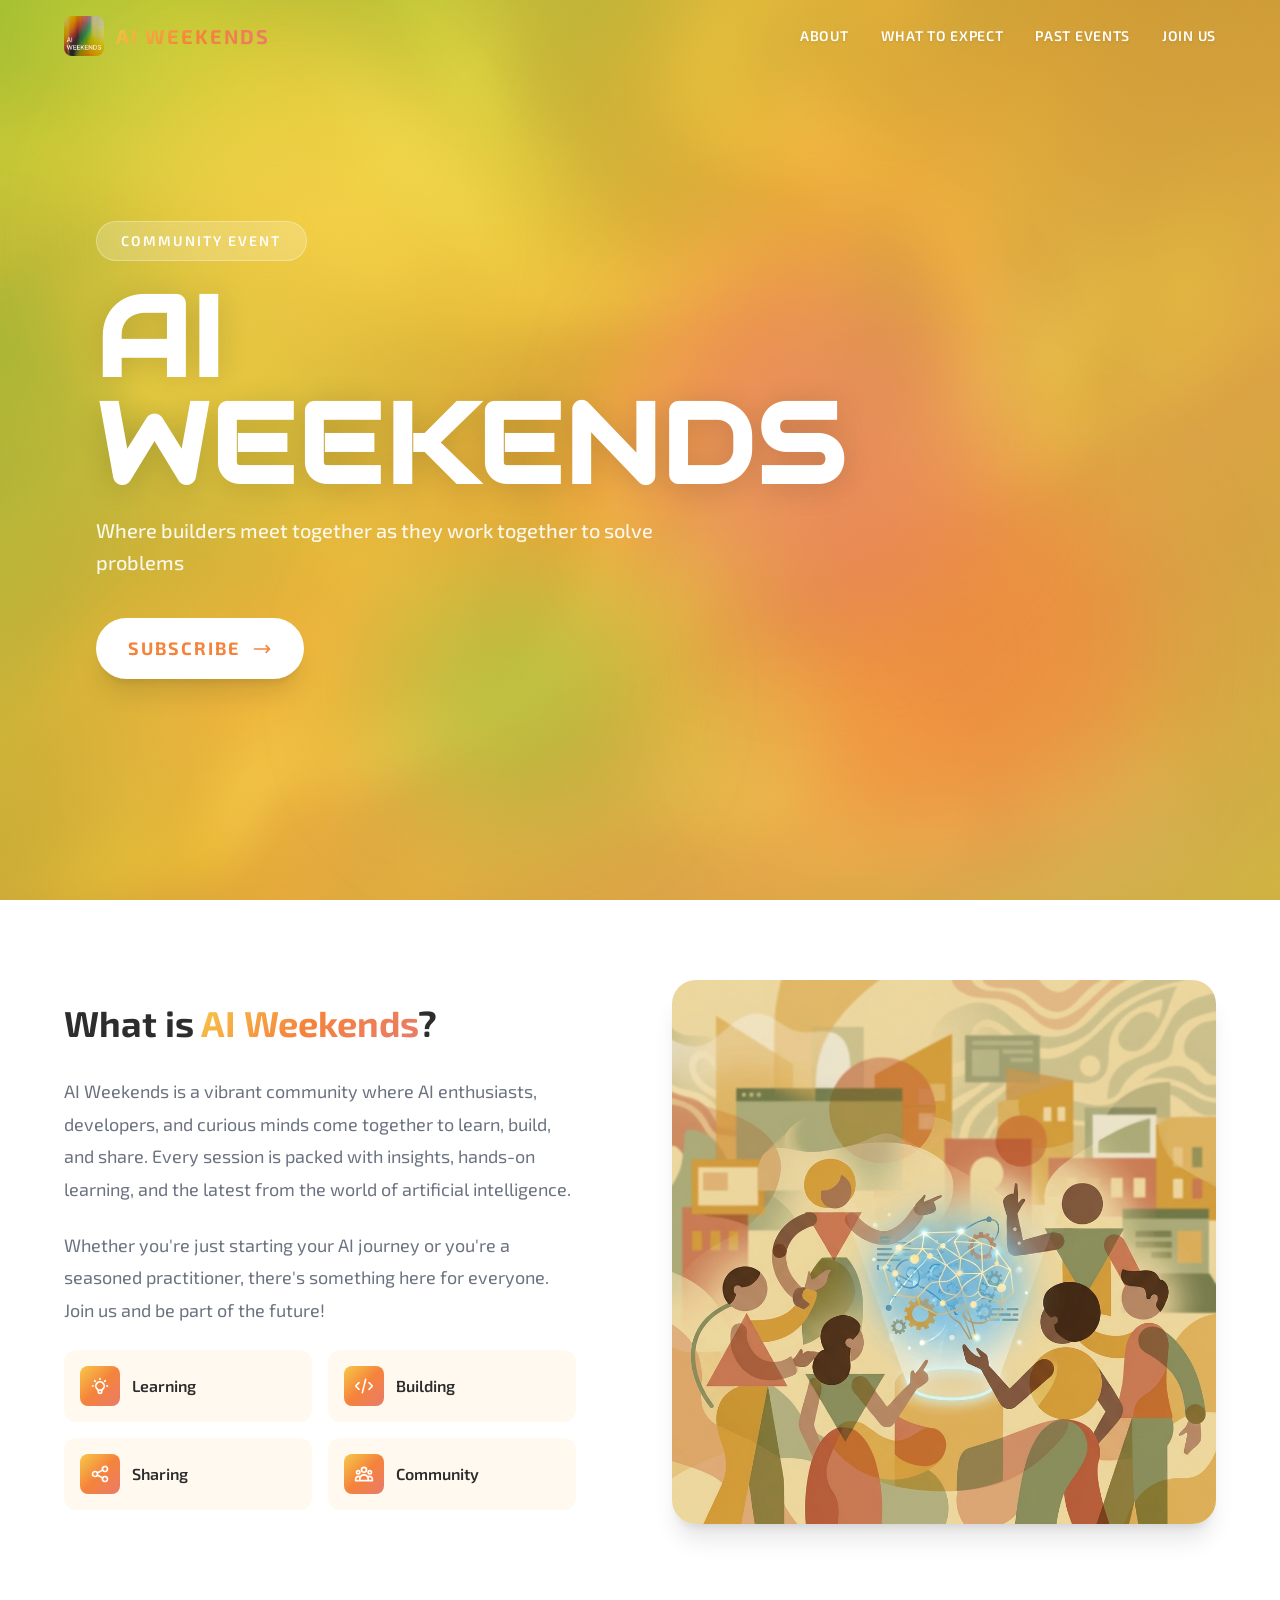
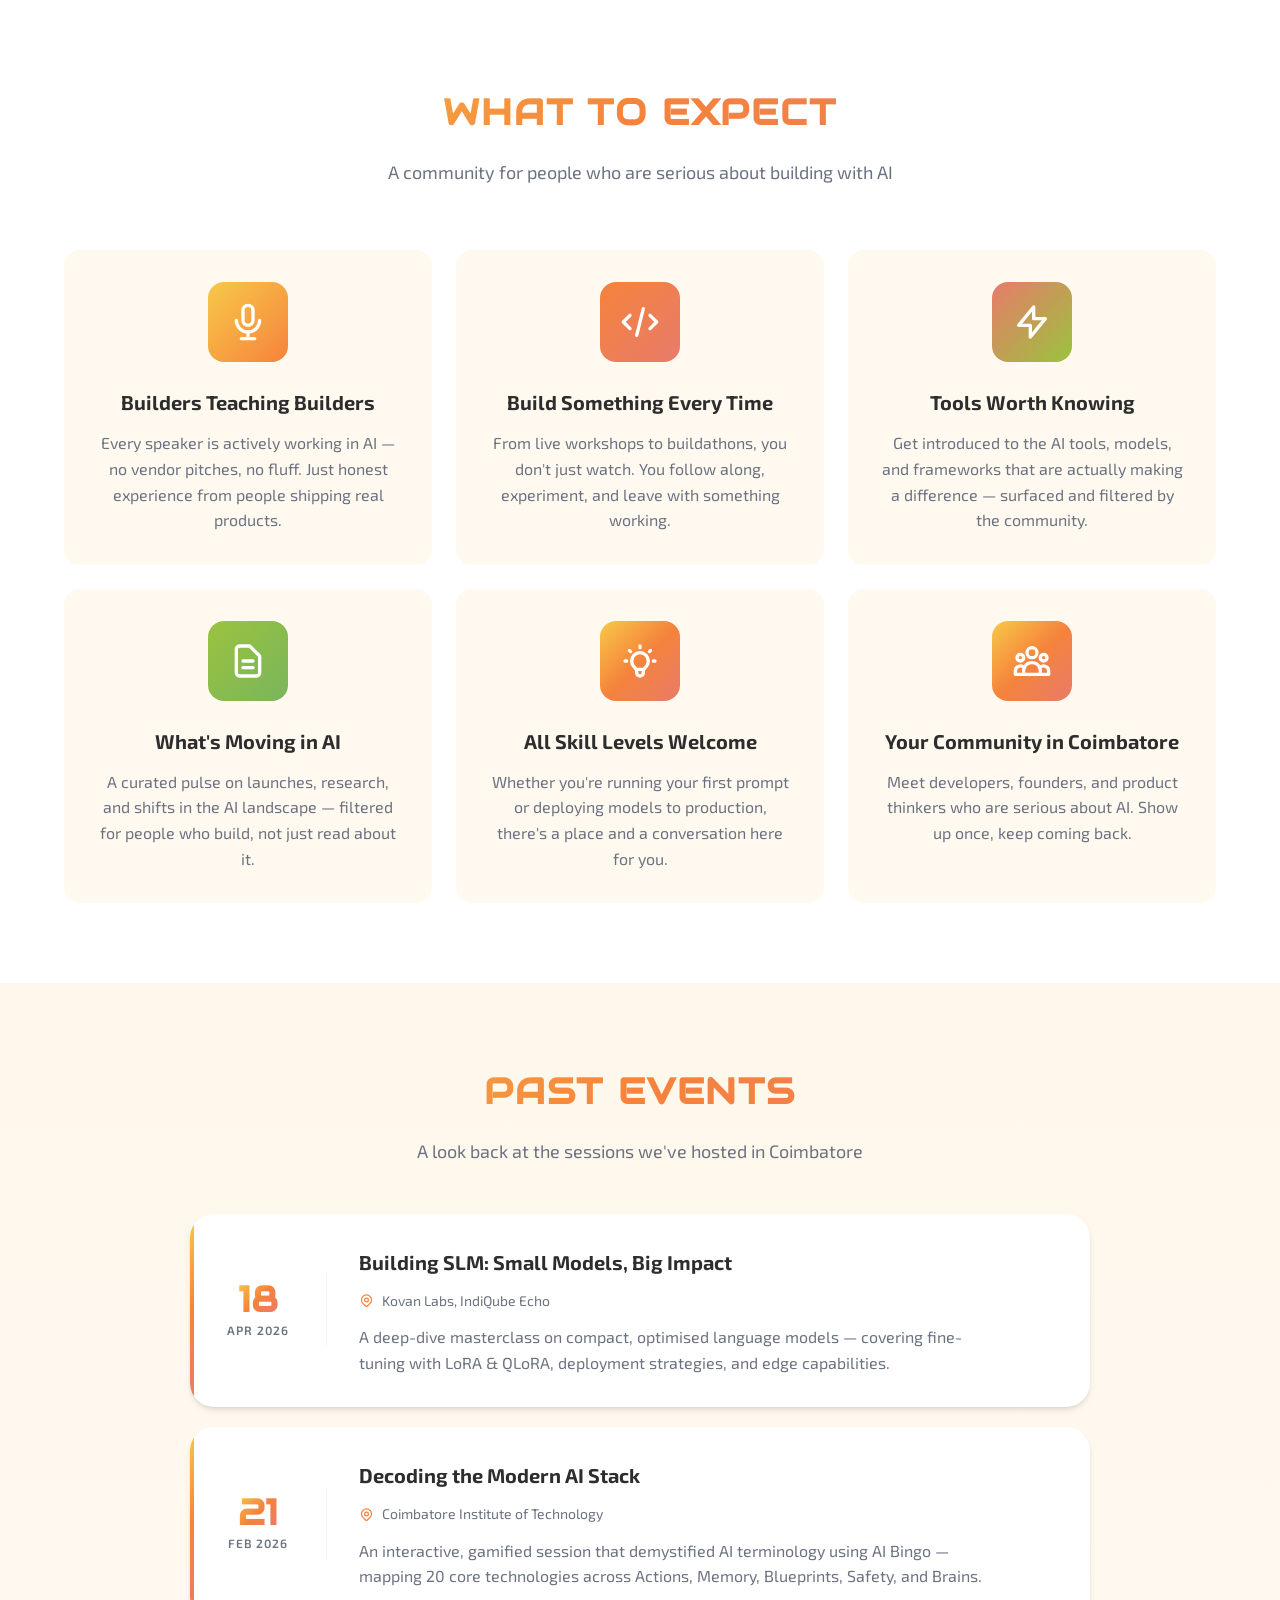
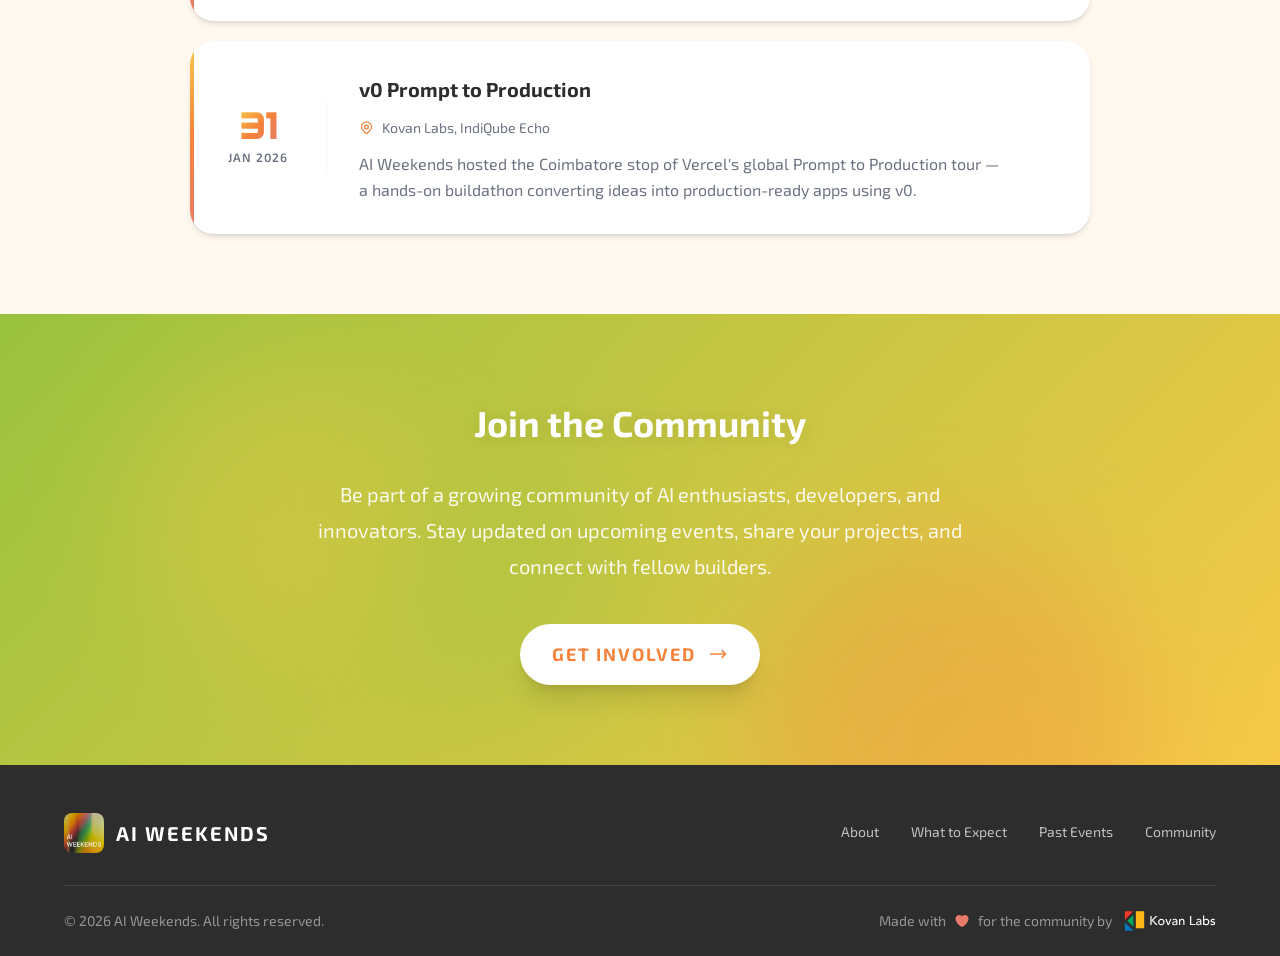
==== commit c3867ffd: "feat: add past events section with writeups for 3 events - Add Past Events section to homepage with " ====
--- a/index.html
+++ b/index.html
@@ -50,6 +50,7 @@
       <nav class="nav" aria-label="Main navigation">
         <a href="#about" class="nav-link">About</a>
         <a href="#agenda" class="nav-link">What to Expect</a>
+        <a href="#past-events" class="nav-link">Past Events</a>
         <a href="#community" class="nav-link">Join Us</a>
       </nav>
 
@@ -66,6 +67,7 @@
   <nav class="mobile-nav" aria-label="Mobile navigation">
     <a href="#about" class="mobile-nav-link">About</a>
     <a href="#agenda" class="mobile-nav-link">What to Expect</a>
+    <a href="#past-events" class="mobile-nav-link">Past Events</a>
     <a href="#community" class="mobile-nav-link">Join Us</a>
   </nav>
 
@@ -169,25 +171,12 @@
         <div class="highlights-header">
           <h2 class="section-title">What to Expect</h2>
           <p class="section-subtitle text-center" style="margin: 0 auto;">
-            Every session is designed to maximize your learning and networking experience
+            A community for people who are serious about building with AI
           </p>
         </div>
 
         <div class="highlights-grid highlights-grid-extended">
-          <!-- Kick-off -->
-          <div class="highlight-card">
-            <div class="highlight-icon">
-              <svg xmlns="http://www.w3.org/2000/svg" fill="none" viewBox="0 0 24 24" stroke="currentColor">
-                <path stroke-linecap="round" stroke-linejoin="round" stroke-width="2"
-                  d="M14.828 14.828a4 4 0 01-5.656 0M9 10h.01M15 10h.01M21 12a9 9 0 11-18 0 9 9 0 0118 0z" />
-              </svg>
-            </div>
-            <h3 class="highlight-title">Kick-off</h3>
-            <p class="highlight-description">Welcome to AI Weekends! Quick introductions and community updates to get
-              everyone energized.</p>
-          </div>
-
-          <!-- Keynote -->
+          <!-- Builders Teaching Builders -->
           <div class="highlight-card">
             <div class="highlight-icon">
               <svg xmlns="http://www.w3.org/2000/svg" fill="none" viewBox="0 0 24 24" stroke="currentColor">
@@ -195,24 +184,34 @@
                   d="M19 11a7 7 0 01-7 7m0 0a7 7 0 01-7-7m7 7v4m0 0H8m4 0h4m-4-8a3 3 0 01-3-3V5a3 3 0 116 0v6a3 3 0 01-3 3z" />
               </svg>
             </div>
-            <h3 class="highlight-title">Keynote</h3>
-            <p class="highlight-description">Industry experts share their perspectives in engaging keynote-style
-              presentations. Learn from the best!</p>
-          </div>
-
-          <!-- AI Hacks -->
+            <h3 class="highlight-title">Builders Teaching Builders</h3>
+            <p class="highlight-description">Every speaker is actively working in AI — no vendor pitches, no fluff. Just honest experience from people shipping real products.</p>
+          </div>
+
+          <!-- Build Something Every Time -->
+          <div class="highlight-card">
+            <div class="highlight-icon">
+              <svg xmlns="http://www.w3.org/2000/svg" fill="none" viewBox="0 0 24 24" stroke="currentColor">
+                <path stroke-linecap="round" stroke-linejoin="round" stroke-width="2"
+                  d="M10 20l4-16m4 4l4 4-4 4M6 16l-4-4 4-4" />
+              </svg>
+            </div>
+            <h3 class="highlight-title">Build Something Every Time</h3>
+            <p class="highlight-description">From live workshops to buildathons, you don't just watch. You follow along, experiment, and leave with something working.</p>
+          </div>
+
+          <!-- Tools Worth Knowing -->
           <div class="highlight-card">
             <div class="highlight-icon">
               <svg xmlns="http://www.w3.org/2000/svg" fill="none" viewBox="0 0 24 24" stroke="currentColor">
                 <path stroke-linecap="round" stroke-linejoin="round" stroke-width="2" d="M13 10V3L4 14h7v7l9-11h-7z" />
               </svg>
             </div>
-            <h3 class="highlight-title">AI Hacks</h3>
-            <p class="highlight-description">Quick AI tricks and tips to supercharge your day-to-day productivity at
-              home and work.</p>
-          </div>
-
-          <!-- AI Recap -->
+            <h3 class="highlight-title">Tools Worth Knowing</h3>
+            <p class="highlight-description">Get introduced to the AI tools, models, and frameworks that are actually making a difference — surfaced and filtered by the community.</p>
+          </div>
+
+          <!-- What's Moving in AI -->
           <div class="highlight-card">
             <div class="highlight-icon">
               <svg xmlns="http://www.w3.org/2000/svg" fill="none" viewBox="0 0 24 24" stroke="currentColor">
@@ -220,25 +219,23 @@
                   d="M9 12h6m-6 4h6m2 5H7a2 2 0 01-2-2V5a2 2 0 012-2h5.586a1 1 0 01.707.293l5.414 5.414a1 1 0 01.293.707V19a2 2 0 01-2 2z" />
               </svg>
             </div>
-            <h3 class="highlight-title">AI Recap</h3>
-            <p class="highlight-description">Stay up-to-date with a comprehensive summary of the latest happenings in
-              the field of AI.</p>
-          </div>
-
-          <!-- Hands-on Workshop -->
+            <h3 class="highlight-title">What's Moving in AI</h3>
+            <p class="highlight-description">A curated pulse on launches, research, and shifts in the AI landscape — filtered for people who build, not just read about it.</p>
+          </div>
+
+          <!-- All Skill Levels Welcome -->
           <div class="highlight-card">
             <div class="highlight-icon">
               <svg xmlns="http://www.w3.org/2000/svg" fill="none" viewBox="0 0 24 24" stroke="currentColor">
                 <path stroke-linecap="round" stroke-linejoin="round" stroke-width="2"
-                  d="M10 20l4-16m4 4l4 4-4 4M6 16l-4-4 4-4" />
-              </svg>
-            </div>
-            <h3 class="highlight-title">Hands-on Workshop</h3>
-            <p class="highlight-description">Learning by doing! Build a small app or set up a powerful workflow with
-              guided hands-on sessions.</p>
-          </div>
-
-          <!-- Networking -->
+                  d="M9.663 17h4.673M12 3v1m6.364 1.636l-.707.707M21 12h-1M4 12H3m3.343-5.657l-.707-.707m2.828 9.9a5 5 0 117.072 0l-.548.547A3.374 3.374 0 0014 18.469V19a2 2 0 11-4 0v-.531c0-.895-.356-1.754-.988-2.386l-.548-.547z" />
+              </svg>
+            </div>
+            <h3 class="highlight-title">All Skill Levels Welcome</h3>
+            <p class="highlight-description">Whether you're running your first prompt or deploying models to production, there's a place and a conversation here for you.</p>
+          </div>
+
+          <!-- Your Community in Coimbatore -->
           <div class="highlight-card">
             <div class="highlight-icon">
               <svg xmlns="http://www.w3.org/2000/svg" fill="none" viewBox="0 0 24 24" stroke="currentColor">
@@ -246,10 +243,106 @@
                   d="M17 20h5v-2a3 3 0 00-5.356-1.857M17 20H7m10 0v-2c0-.656-.126-1.283-.356-1.857M7 20H2v-2a3 3 0 015.356-1.857M7 20v-2c0-.656.126-1.283.356-1.857m0 0a5.002 5.002 0 019.288 0M15 7a3 3 0 11-6 0 3 3 0 016 0zm6 3a2 2 0 11-4 0 2 2 0 014 0zM7 10a2 2 0 11-4 0 2 2 0 014 0z" />
               </svg>
             </div>
-            <h3 class="highlight-title">Networking</h3>
-            <p class="highlight-description">Connect with like-minded builders, share ideas, and grow your professional
-              network.</p>
-          </div>
+            <h3 class="highlight-title">Your Community in Coimbatore</h3>
+            <p class="highlight-description">Meet developers, founders, and product thinkers who are serious about AI. Show up once, keep coming back.</p>
+          </div>
+        </div>
+      </div>
+    </section>
+
+    <!-- Past Events Section -->
+    <section class="past-events section" id="past-events">
+      <div class="container">
+        <div class="past-events-header">
+          <h2 class="section-title text-center">Past Events</h2>
+          <p class="section-subtitle text-center" style="margin: 0 auto;">
+            A look back at the sessions we've hosted in Coimbatore
+          </p>
+        </div>
+
+        <div class="events-list">
+
+          <!-- Building SLM -->
+          <a href="events/building-slm.html" class="event-card hidden">
+            <div class="event-date">
+              <span class="event-date-day">18</span>
+              <span class="event-date-month">Apr 2026</span>
+            </div>
+            <div class="event-divider" aria-hidden="true"></div>
+            <div class="event-body">
+              <h3 class="event-title">Building SLM: Small Models, Big Impact</h3>
+              <div class="event-meta">
+                <span class="event-meta-item">
+                  <svg xmlns="http://www.w3.org/2000/svg" fill="none" viewBox="0 0 24 24" stroke="currentColor">
+                    <path stroke-linecap="round" stroke-linejoin="round" stroke-width="2" d="M17.657 16.657L13.414 20.9a1.998 1.998 0 01-2.827 0l-4.244-4.243a8 8 0 1111.314 0z" />
+                    <path stroke-linecap="round" stroke-linejoin="round" stroke-width="2" d="M15 11a3 3 0 11-6 0 3 3 0 016 0z" />
+                  </svg>
+                  Kovan Labs, IndiQube Echo
+                </span>
+              </div>
+              <p class="event-description">A deep-dive masterclass on compact, optimised language models — covering fine-tuning with LoRA &amp; QLoRA, deployment strategies, and edge capabilities.</p>
+            </div>
+            <div class="event-arrow" aria-hidden="true">
+              <svg xmlns="http://www.w3.org/2000/svg" fill="none" viewBox="0 0 24 24" stroke="currentColor">
+                <path stroke-linecap="round" stroke-linejoin="round" stroke-width="2" d="M17 8l4 4m0 0l-4 4m4-4H3" />
+              </svg>
+            </div>
+          </a>
+
+          <!-- Decoding the Modern AI Stack -->
+          <a href="events/decoding-ai-stack.html" class="event-card hidden">
+            <div class="event-date">
+              <span class="event-date-day">21</span>
+              <span class="event-date-month">Feb 2026</span>
+            </div>
+            <div class="event-divider" aria-hidden="true"></div>
+            <div class="event-body">
+              <h3 class="event-title">Decoding the Modern AI Stack</h3>
+              <div class="event-meta">
+                <span class="event-meta-item">
+                  <svg xmlns="http://www.w3.org/2000/svg" fill="none" viewBox="0 0 24 24" stroke="currentColor">
+                    <path stroke-linecap="round" stroke-linejoin="round" stroke-width="2" d="M17.657 16.657L13.414 20.9a1.998 1.998 0 01-2.827 0l-4.244-4.243a8 8 0 1111.314 0z" />
+                    <path stroke-linecap="round" stroke-linejoin="round" stroke-width="2" d="M15 11a3 3 0 11-6 0 3 3 0 016 0z" />
+                  </svg>
+                  Coimbatore Institute of Technology
+                </span>
+              </div>
+              <p class="event-description">An interactive, gamified session that demystified AI terminology using AI Bingo — mapping 20 core technologies across Actions, Memory, Blueprints, Safety, and Brains.</p>
+            </div>
+            <div class="event-arrow" aria-hidden="true">
+              <svg xmlns="http://www.w3.org/2000/svg" fill="none" viewBox="0 0 24 24" stroke="currentColor">
+                <path stroke-linecap="round" stroke-linejoin="round" stroke-width="2" d="M17 8l4 4m0 0l-4 4m4-4H3" />
+              </svg>
+            </div>
+          </a>
+
+          <!-- v0 Prompt to Production -->
+          <a href="events/v0-prompt-to-production.html" class="event-card hidden">
+            <div class="event-date">
+              <span class="event-date-day">31</span>
+              <span class="event-date-month">Jan 2026</span>
+            </div>
+            <div class="event-divider" aria-hidden="true"></div>
+            <div class="event-body">
+              <h3 class="event-title">v0 Prompt to Production</h3>
+              <div class="event-meta">
+                <span class="event-meta-item">
+                  <svg xmlns="http://www.w3.org/2000/svg" fill="none" viewBox="0 0 24 24" stroke="currentColor">
+                    <path stroke-linecap="round" stroke-linejoin="round" stroke-width="2" d="M17.657 16.657L13.414 20.9a1.998 1.998 0 01-2.827 0l-4.244-4.243a8 8 0 1111.314 0z" />
+                    <path stroke-linecap="round" stroke-linejoin="round" stroke-width="2" d="M15 11a3 3 0 11-6 0 3 3 0 016 0z" />
+                  </svg>
+                  Kovan Labs, IndiQube Echo
+                </span>
+              </div>
+              <p class="event-description">AI Weekends hosted the Coimbatore stop of Vercel's global Prompt to Production tour — a hands-on buildathon converting ideas into production-ready apps using v0.</p>
+            </div>
+            <div class="event-arrow" aria-hidden="true">
+              <svg xmlns="http://www.w3.org/2000/svg" fill="none" viewBox="0 0 24 24" stroke="currentColor">
+                <path stroke-linecap="round" stroke-linejoin="round" stroke-width="2" d="M17 8l4 4m0 0l-4 4m4-4H3" />
+              </svg>
+            </div>
+          </a>
+
         </div>
       </div>
     </section>
@@ -322,6 +415,7 @@
         <div class="footer-links">
           <a href="#about" class="footer-link">About</a>
           <a href="#agenda" class="footer-link">What to Expect</a>
+          <a href="#past-events" class="footer-link">Past Events</a>
           <a href="#community" class="footer-link">Community</a>
         </div>
       </div>
--- a/css/styles.css
+++ b/css/styles.css
@@ -1318,7 +1318,152 @@
   }
 }
 
-/* -------------------- 
+/* --------------------
+   Past Events Section
+   -------------------- */
+.past-events {
+  background: linear-gradient(180deg, var(--color-cream) 0%, var(--color-off-white) 100%);
+}
+
+.past-events-header {
+  text-align: center;
+  margin-bottom: var(--space-12);
+}
+
+.events-list {
+  display: flex;
+  flex-direction: column;
+  gap: var(--space-5);
+  max-width: 900px;
+  margin: 0 auto;
+}
+
+.event-card {
+  display: flex;
+  align-items: center;
+  gap: var(--space-8);
+  background: var(--color-white);
+  border-radius: var(--radius-2xl);
+  padding: var(--space-8);
+  box-shadow: var(--shadow-md);
+  transition: transform var(--transition-base), box-shadow var(--transition-base);
+  position: relative;
+  overflow: hidden;
+  color: inherit;
+}
+
+.event-card::before {
+  content: '';
+  position: absolute;
+  top: 0;
+  left: 0;
+  bottom: 0;
+  width: 4px;
+  background: var(--gradient-warm);
+  border-radius: var(--radius-sm) 0 0 var(--radius-sm);
+}
+
+.event-card:hover {
+  transform: translateY(-4px);
+  box-shadow: var(--shadow-xl), var(--shadow-warm);
+}
+
+.event-date {
+  display: flex;
+  flex-direction: column;
+  align-items: center;
+  min-width: 72px;
+  text-align: center;
+  flex-shrink: 0;
+}
+
+.event-date-day {
+  font-family: var(--font-display);
+  font-size: var(--text-4xl);
+  font-weight: var(--font-weight-black);
+  line-height: 1;
+  background: var(--gradient-warm);
+  -webkit-background-clip: text;
+  -webkit-text-fill-color: transparent;
+  background-clip: text;
+}
+
+.event-date-month {
+  font-size: var(--text-xs);
+  font-weight: var(--font-weight-semibold);
+  color: var(--color-gray);
+  text-transform: uppercase;
+  letter-spacing: 0.08em;
+  margin-top: var(--space-1);
+}
+
+.event-divider {
+  width: 1px;
+  height: 72px;
+  background: var(--color-gray-light);
+  flex-shrink: 0;
+}
+
+.event-body {
+  flex: 1;
+  min-width: 0;
+}
+
+.event-title {
+  font-size: var(--text-xl);
+  font-weight: var(--font-weight-bold);
+  color: var(--color-charcoal);
+  margin-bottom: var(--space-3);
+}
+
+.event-meta {
+  display: flex;
+  align-items: center;
+  gap: var(--space-6);
+  margin-bottom: var(--space-3);
+  flex-wrap: wrap;
+}
+
+.event-meta-item {
+  display: flex;
+  align-items: center;
+  gap: var(--space-2);
+  font-size: var(--text-sm);
+  color: var(--color-gray);
+}
+
+.event-meta-item svg {
+  width: 15px;
+  height: 15px;
+  color: var(--color-sunset-orange);
+  flex-shrink: 0;
+}
+
+.event-description {
+  font-size: var(--text-base);
+  color: var(--color-gray);
+  line-height: 1.6;
+}
+
+.event-arrow {
+  color: var(--color-sunset-orange);
+  opacity: 0;
+  transform: translateX(-8px);
+  transition: opacity var(--transition-base), transform var(--transition-base);
+  flex-shrink: 0;
+}
+
+.event-card:hover .event-arrow {
+  opacity: 1;
+  transform: translateX(0);
+}
+
+.event-arrow svg {
+  width: 22px;
+  height: 22px;
+}
+
+/* --------------------
    Mobile Menu
    -------------------- */
 .mobile-nav {
@@ -1452,6 +1597,33 @@
     grid-template-columns: 1fr;
   }
 
+  .event-card {
+    flex-direction: column;
+    align-items: flex-start;
+    gap: var(--space-4);
+  }
+
+  .event-date {
+    flex-direction: row;
+    align-items: baseline;
+    gap: var(--space-3);
+    min-width: auto;
+    text-align: left;
+  }
+
+  .event-date-day {
+    font-size: var(--text-3xl);
+  }
+
+  .event-divider {
+    display: none;
+  }
+
+  .event-arrow {
+    opacity: 1;
+    transform: translateX(0);
+  }
+
   .footer-content {
     flex-direction: column;
     gap: var(--space-6);
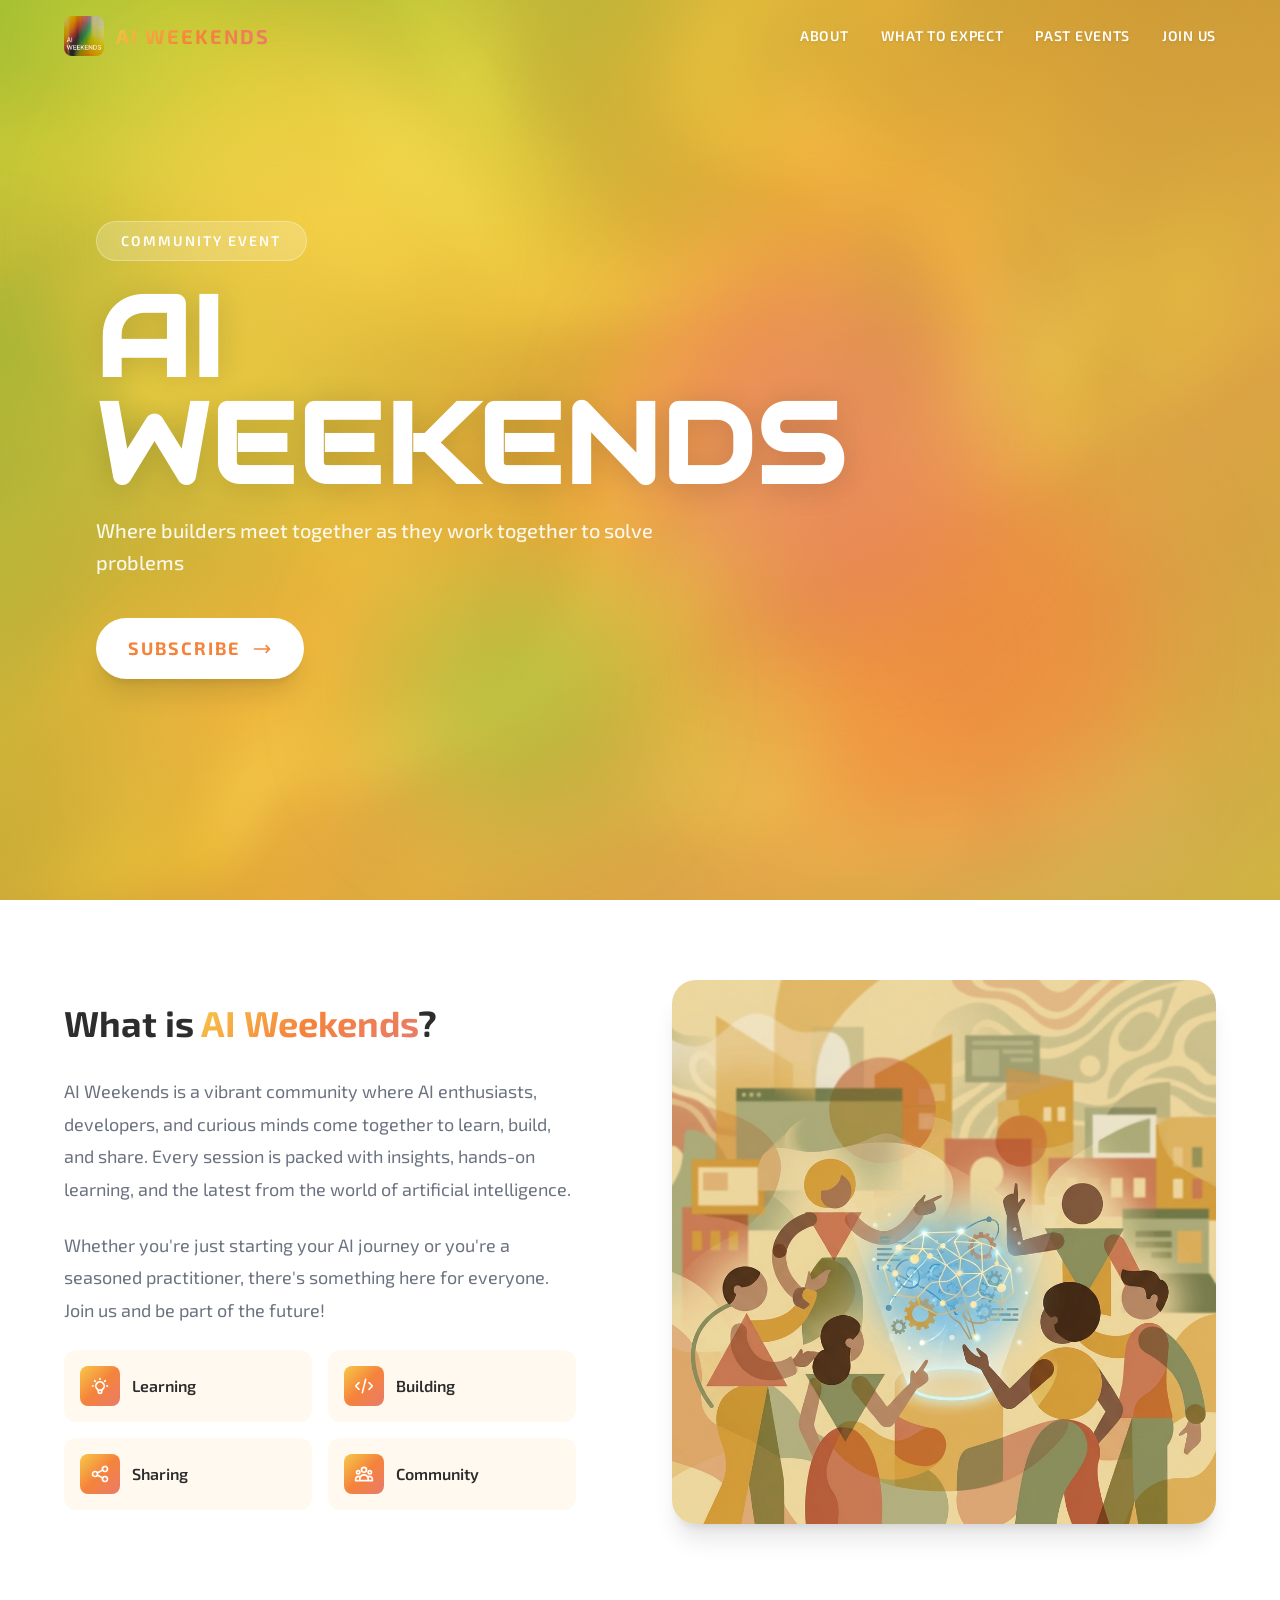
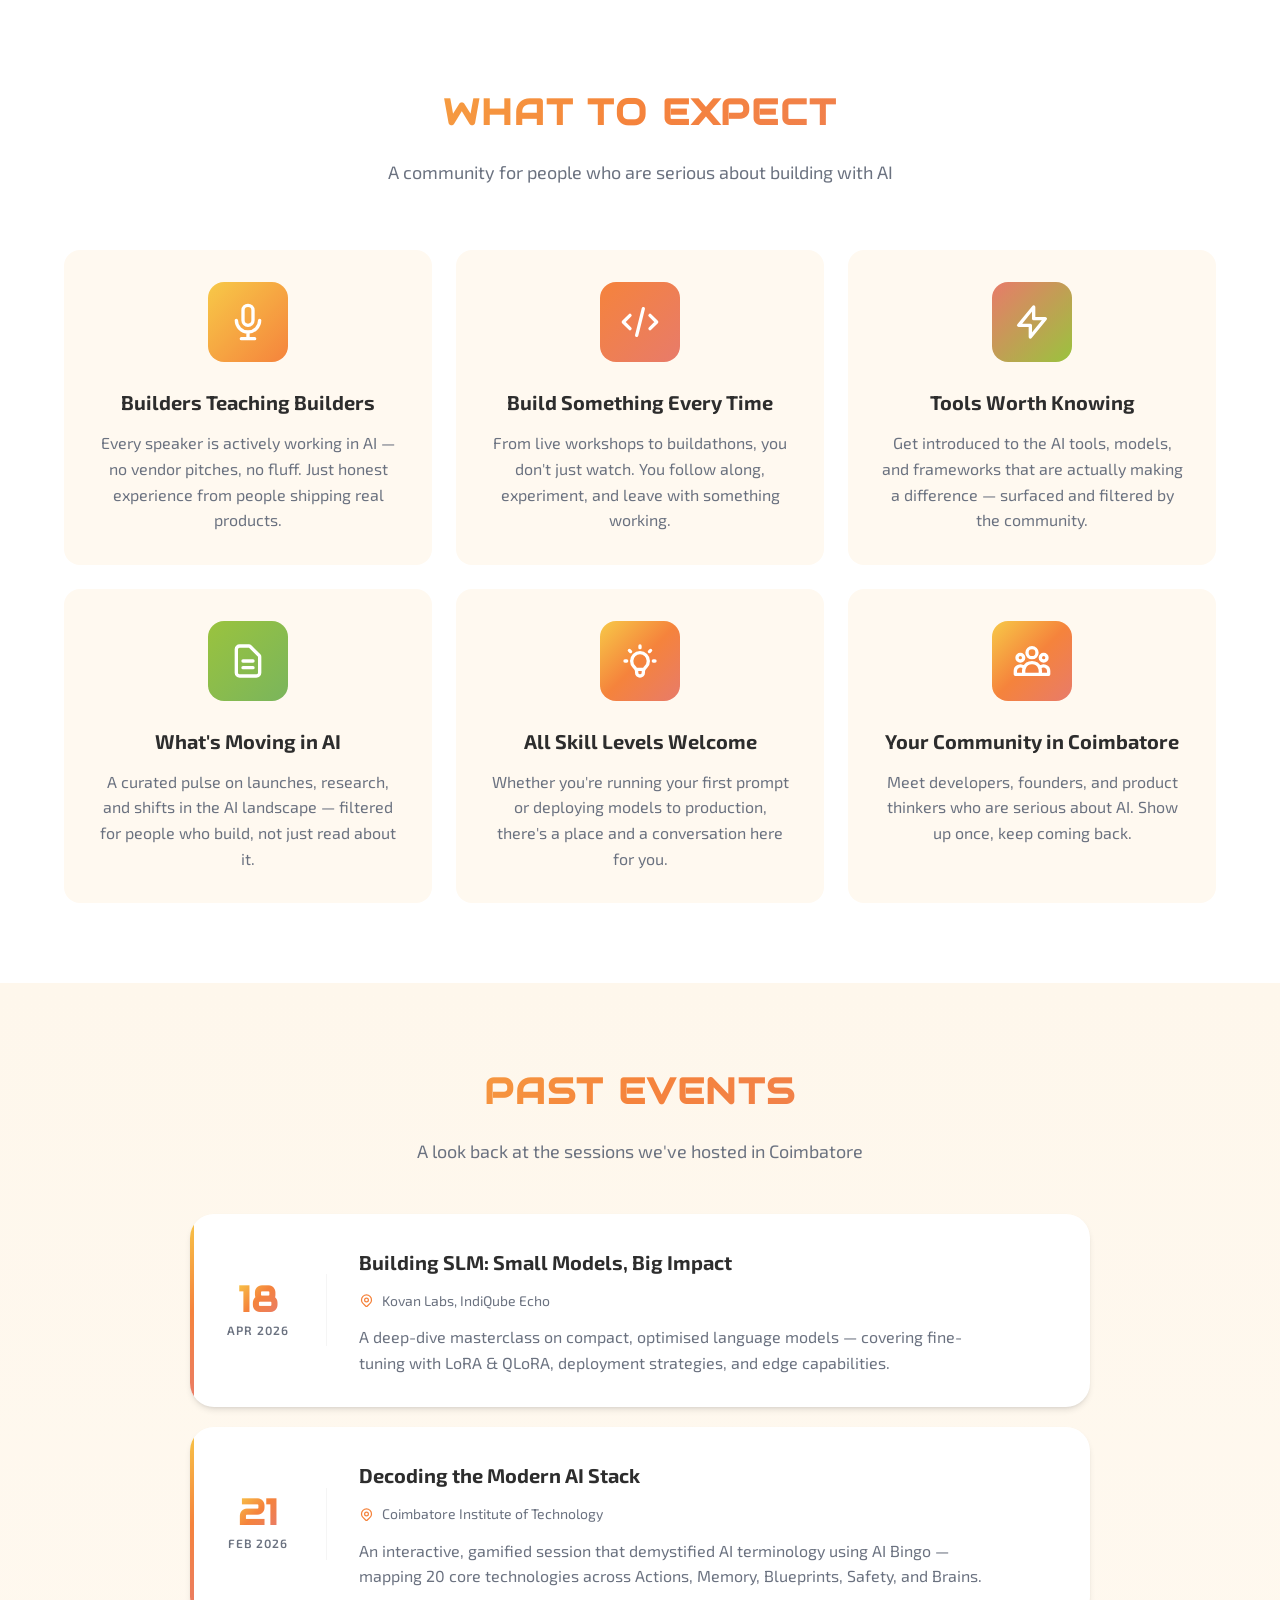
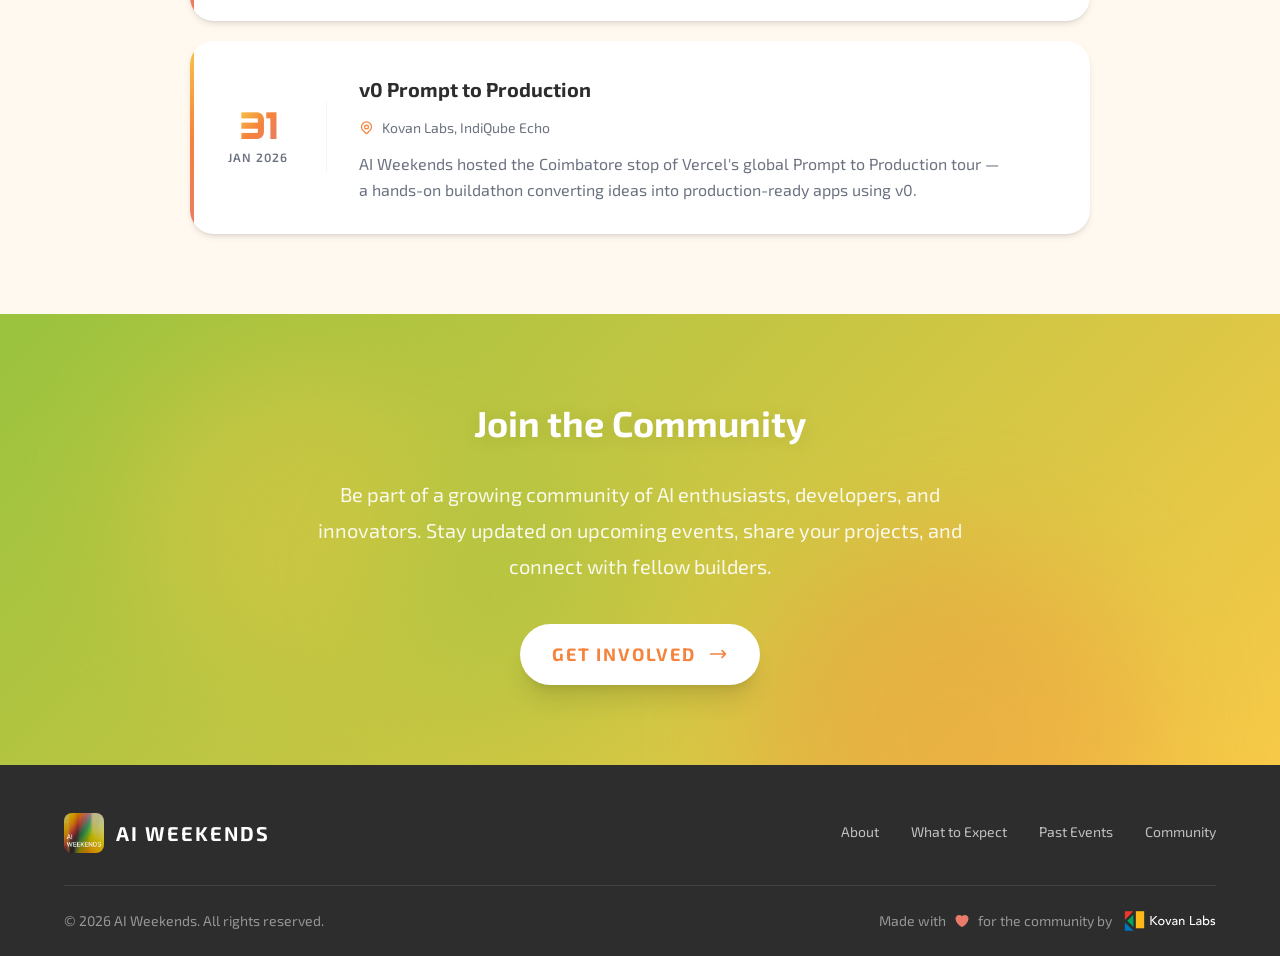
==== commit e9bb5650: "fix: make past event cards visible on GitHub Pages Removed event cards from IntersectionObserver — t" ====
--- a/index.html
+++ b/index.html
@@ -263,7 +263,7 @@
         <div class="events-list">
 
           <!-- Building SLM -->
-          <a href="events/building-slm.html" class="event-card hidden">
+          <a href="events/building-slm.html" class="event-card">
             <div class="event-date">
               <span class="event-date-day">18</span>
               <span class="event-date-month">Apr 2026</span>
@@ -290,7 +290,7 @@
           </a>
 
           <!-- Decoding the Modern AI Stack -->
-          <a href="events/decoding-ai-stack.html" class="event-card hidden">
+          <a href="events/decoding-ai-stack.html" class="event-card">
             <div class="event-date">
               <span class="event-date-day">21</span>
               <span class="event-date-month">Feb 2026</span>
@@ -317,7 +317,7 @@
           </a>
 
           <!-- v0 Prompt to Production -->
-          <a href="events/v0-prompt-to-production.html" class="event-card hidden">
+          <a href="events/v0-prompt-to-production.html" class="event-card">
             <div class="event-date">
               <span class="event-date-day">31</span>
               <span class="event-date-month">Jan 2026</span>
--- a/css/styles.css
+++ b/css/styles.css
@@ -1342,6 +1342,7 @@
   display: flex;
   align-items: center;
   gap: var(--space-8);
+  animation: fadeInUp 0.5s ease both;
   background: var(--color-white);
   border-radius: var(--radius-2xl);
   padding: var(--space-8);
@@ -1351,6 +1352,9 @@
   overflow: hidden;
   color: inherit;
 }
+
+.events-list .event-card:nth-child(2) { animation-delay: 0.1s; }
+.events-list .event-card:nth-child(3) { animation-delay: 0.2s; }
 
 .event-card::before {
   content: '';
